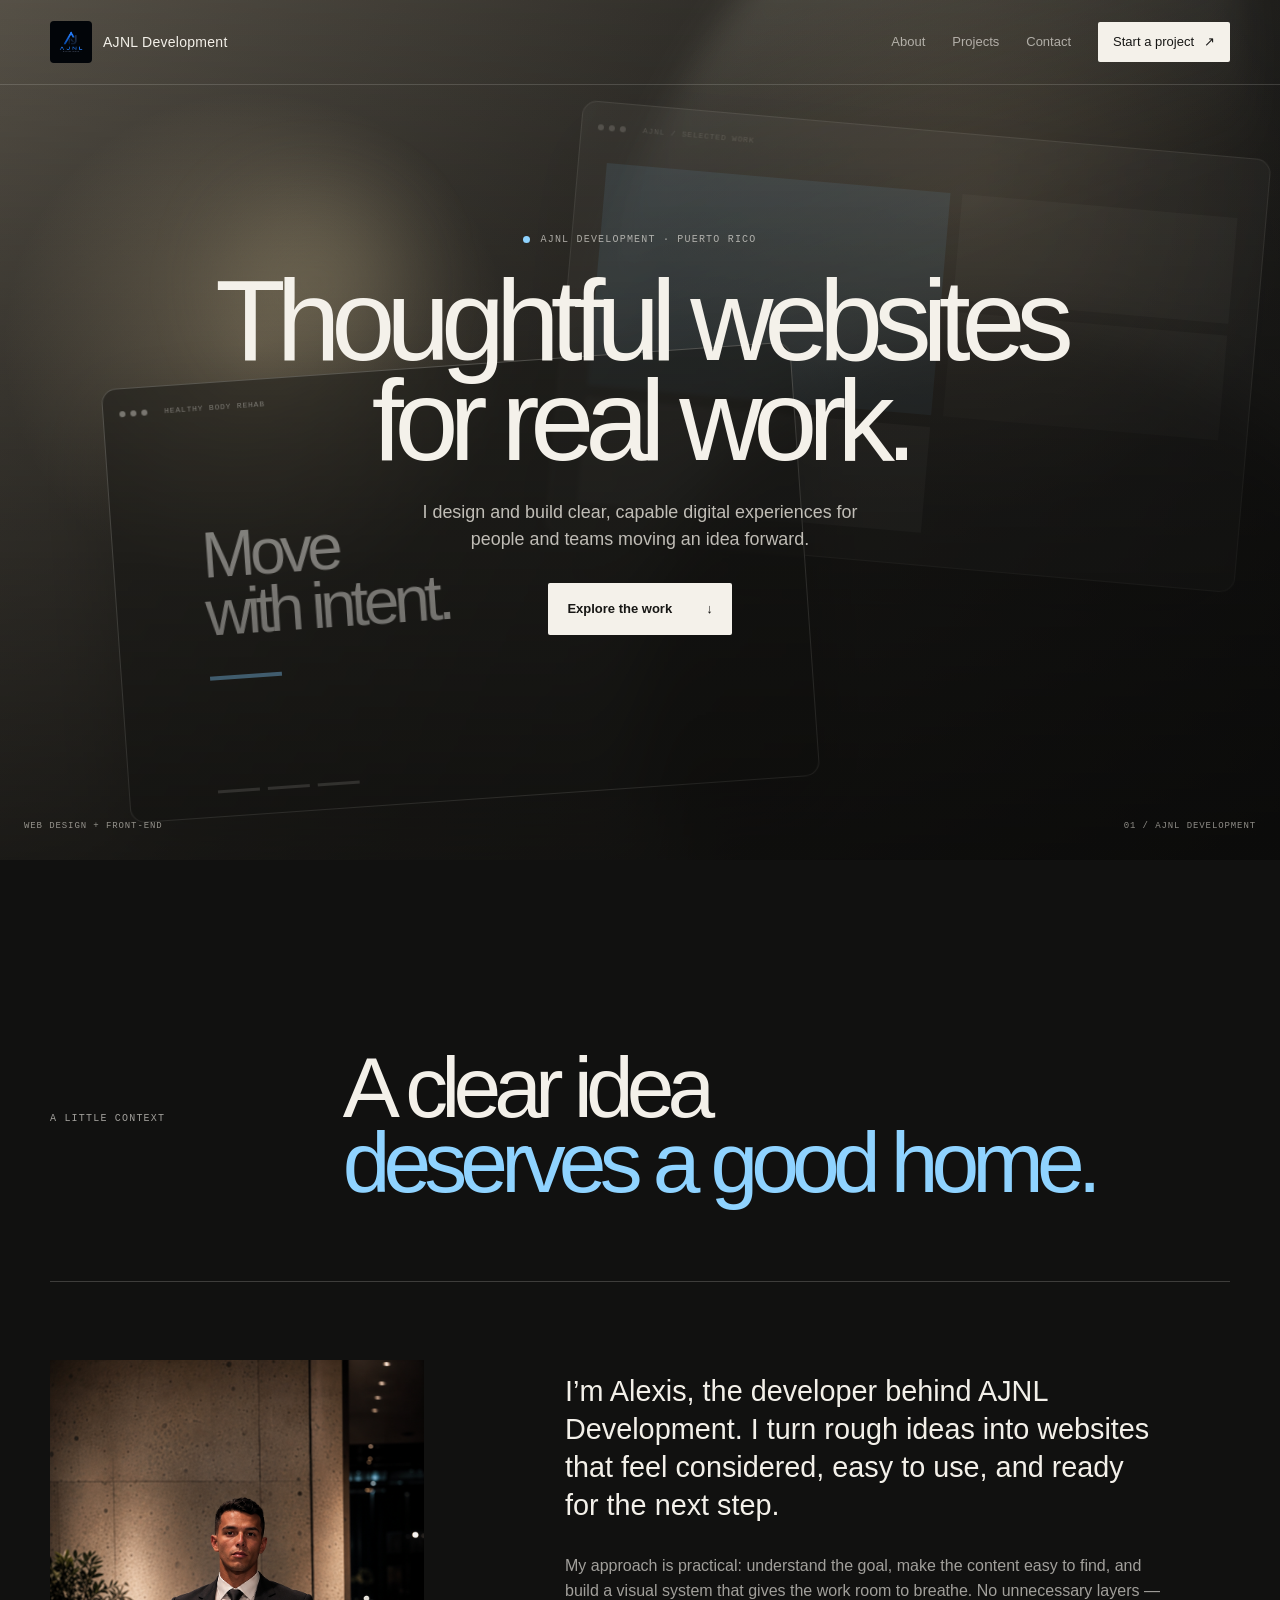
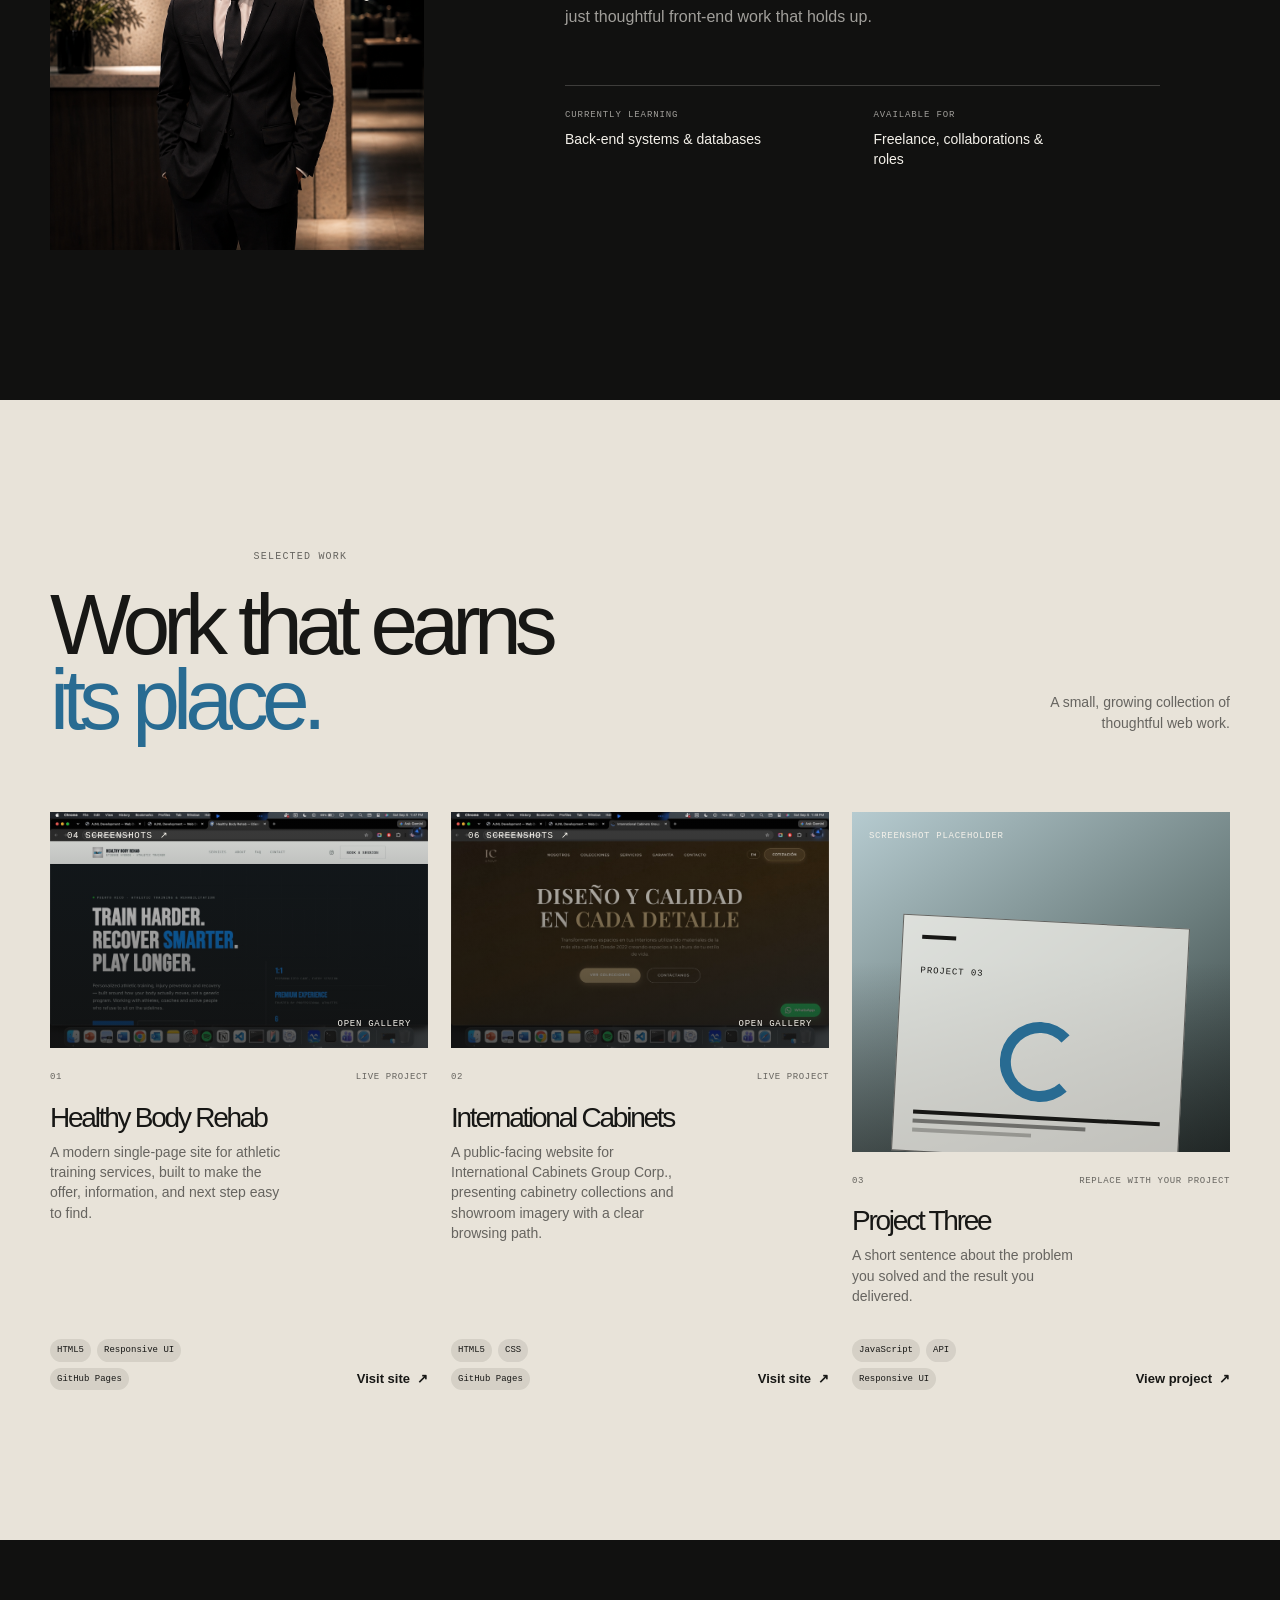
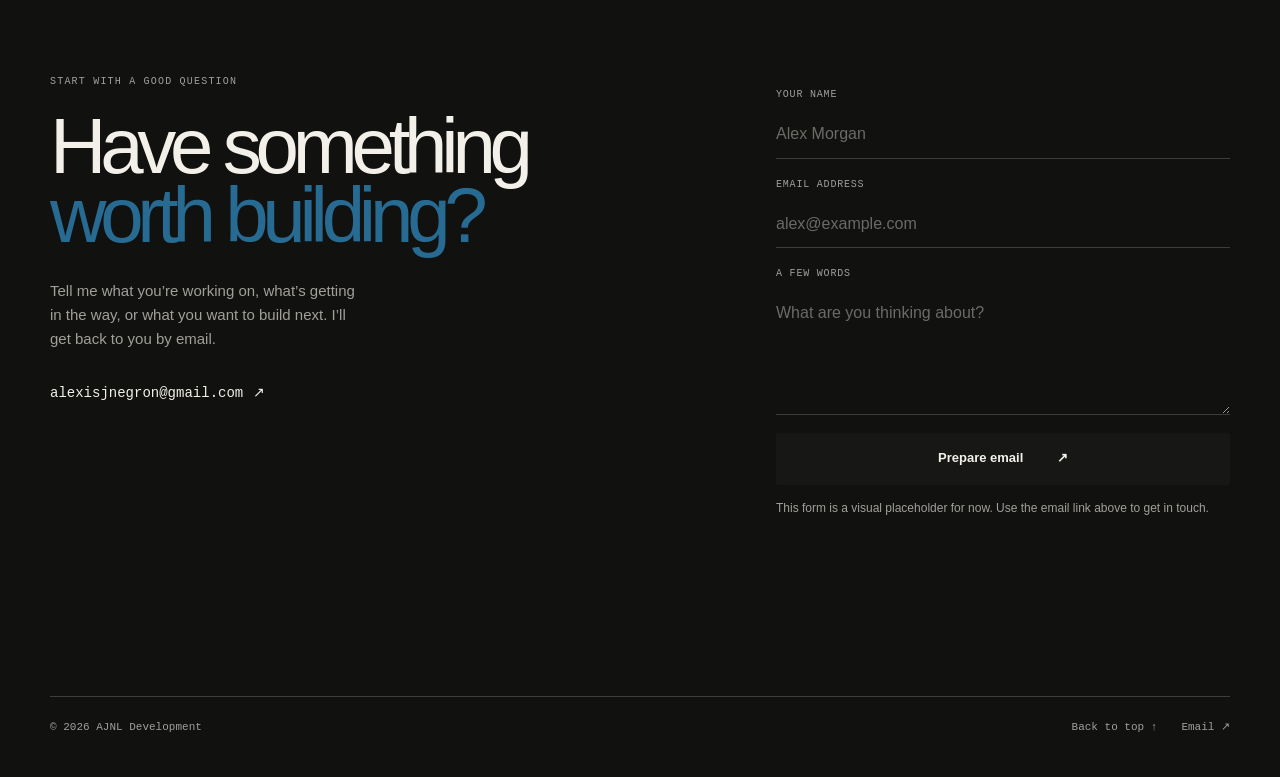
==== index.html @ 1c2d0bde "Initial AJNL Development site" ====
<!doctype html>
<html lang="en">
  <head>
    <meta charset="UTF-8" />
    <meta name="viewport" content="width=device-width, initial-scale=1.0" />
    <meta
      name="description"
      content="AJNL Development — a web development portfolio for thoughtful, dependable digital work."
    />
    <title>AJNL Development — Web Developer</title>
    <link rel="stylesheet" href="styles.css" />
    <script src="script.js" defer></script>
  </head>
  <body>
    <a class="skip-link" href="#main-content">Skip to content</a>

    <header class="site-header" id="top">
      <div class="container header-inner">
        <a class="brand" href="#top" aria-label="AJNL Development home">
          <img class="brand-logo" src="assets/images/ajnl_logo.png" alt="" aria-hidden="true" />
          <span class="brand-name">AJNL Development</span>
        </a>

        <button
          class="menu-toggle"
          type="button"
          aria-expanded="false"
          aria-controls="primary-nav"
        >
          <span class="menu-toggle-label">Menu</span>
          <span class="menu-toggle-icon" aria-hidden="true"><i></i><i></i></span>
        </button>

        <nav class="primary-nav" id="primary-nav" aria-label="Primary navigation">
          <a href="#about">About</a>
          <a href="#projects">Projects</a>
          <a href="#contact">Contact</a>
          <a class="nav-cta" href="onboarding.html">Start a project <span aria-hidden="true">↗</span></a>
        </nav>
      </div>
    </header>

    <main id="main-content">
      <section class="hero" aria-labelledby="hero-title">
        <div class="hero-stage" aria-label="Decorative preview of AJNL Development work">
          <div class="hero-art" aria-hidden="true">
            <div class="hero-art-glow"></div>
            <div class="hero-browser browser-back">
              <div class="browser-topline"><i></i><i></i><i></i><span>AJNL / SELECTED WORK</span></div>
              <div class="browser-grid"><b></b><b></b><b></b><b></b></div>
            </div>
            <div class="hero-browser browser-front">
              <div class="browser-topline"><i></i><i></i><i></i><span>HEALTHY BODY REHAB</span></div>
              <div class="browser-copy"><strong>Move<br />with intent.</strong><span></span></div>
              <div class="browser-footer"><i></i><i></i><i></i></div>
            </div>
          </div>
          <div class="hero-wash"></div>
          <div class="hero-content container reveal" data-reveal="load">
            <p class="eyebrow"><span class="eyebrow-dot" aria-hidden="true"></span> AJNL Development · Puerto Rico</p>
            <h1 id="hero-title">Thoughtful websites<br />for real work.</h1>
            <p class="hero-intro">
              I design and build clear, capable digital experiences for people and teams moving an idea forward.
            </p>
            <a class="button button-primary" href="#projects">Explore the work <span aria-hidden="true">↓</span></a>
          </div>
          <div class="hero-label hero-label-left">Web design + front-end</div>
          <div class="hero-label hero-label-right">01 / AJNL Development</div>
        </div>
      </section>

      <section class="about section container" id="about" aria-labelledby="about-title">
        <div class="section-heading reveal" data-reveal data-reveal-delay="80">
          <p class="eyebrow">A little context</p>
          <h2 id="about-title">A clear idea<br /><span>deserves a good home.</span></h2>
        </div>

        <div class="about-layout">
          <div class="portrait-placeholder reveal" data-reveal data-reveal-delay="130">
            <img
              class="portrait-image"
              src="assets/images/alexis-portrait.png"
              alt="Alexis Negrón in a black suit"
              loading="lazy"
              decoding="async"
            />
          </div>

          <div class="about-copy reveal" data-reveal data-reveal-delay="210">
            <p class="lead">
              I’m Alexis, the developer behind AJNL Development. I turn rough ideas into websites that feel considered, easy to use, and ready for the next step.
            </p>
            <p>
              My approach is practical: understand the goal, make the content easy to find, and build a visual system that gives the work room to breathe. No unnecessary layers — just thoughtful front-end work that holds up.
            </p>
            <div class="about-details">
              <div>
                <span class="detail-label">Currently learning</span>
                <strong>Back-end systems &amp; databases</strong>
              </div>
              <div>
                <span class="detail-label">Available for</span>
                <strong>Freelance, collaborations &amp; roles</strong>
              </div>
            </div>
          </div>
        </div>
      </section>

      <section class="projects section" id="projects" aria-labelledby="projects-title">
        <div class="container">
          <div class="projects-heading reveal" data-reveal>
            <div>
              <p class="eyebrow">Selected work</p>
              <h2 id="projects-title">Work that earns<br /><span>its place.</span></h2>
            </div>
            <p class="section-note">A small, growing collection of thoughtful web work.</p>
          </div>

          <div class="project-grid">
            <article class="project-card project-card-featured reveal" data-reveal data-reveal-delay="80">
              <button
                class="project-visual project-visual-image gallery-trigger"
                type="button"
                data-gallery="healthybody"
                aria-haspopup="dialog"
                aria-controls="gallery-modal"
              >
                <img
                  src="assets/images/healthybody/healthybody-01.jpg"
                  alt="Healthy Body Rehab homepage screenshot"
                  loading="lazy"
                  decoding="async"
                />
                <span class="visual-label">04 screenshots <span aria-hidden="true">↗</span></span>
                <span class="visual-hint">Open gallery</span>
              </button>
              <div class="project-info">
                <div class="project-meta"><span>01</span><span>Live project</span></div>
                <h3>Healthy Body Rehab</h3>
                <p>A modern single-page site for athletic training services, built to make the offer, information, and next step easy to find.</p>
                <div class="project-footer">
                  <ul class="tech-list" aria-label="Technologies used">
                    <li>HTML5</li><li>Responsive UI</li><li>GitHub Pages</li>
                  </ul>
                  <a class="project-link" href="https://www.healthybodyrehab.com" target="_blank" rel="noreferrer">Visit site <span aria-hidden="true">↗</span></a>
                </div>
              </div>
            </article>

            <article class="project-card project-card-dark reveal" data-reveal data-reveal-delay="160">
              <button
                class="project-visual project-visual-image gallery-trigger"
                type="button"
                data-gallery="icg"
                aria-haspopup="dialog"
                aria-controls="gallery-modal"
              >
                <img
                  src="assets/images/icg/icg-01.jpg"
                  alt="International Cabinets Group Corp. homepage screenshot"
                  loading="lazy"
                  decoding="async"
                />
                <span class="visual-label">06 screenshots <span aria-hidden="true">↗</span></span>
                <span class="visual-hint">Open gallery</span>
              </button>
              <div class="project-info">
                <div class="project-meta"><span>02</span><span>Live project</span></div>
                <h3>International Cabinets</h3>
                <p>A public-facing website for International Cabinets Group Corp., presenting cabinetry collections and showroom imagery with a clear browsing path.</p>
                <div class="project-footer">
                  <ul class="tech-list" aria-label="Technologies used">
                    <li>HTML5</li><li>CSS</li><li>GitHub Pages</li>
                  </ul>
                  <a class="project-link" href="https://internationalcabinetsgc.com/" target="_blank" rel="noreferrer">Visit site <span aria-hidden="true">↗</span></a>
                </div>
              </div>
            </article>

            <article class="project-card project-card-outline reveal" data-reveal data-reveal-delay="240">
              <div class="project-visual project-visual-sky" role="img" aria-label="Screenshot placeholder for Project 03">
                <span class="visual-label">Screenshot placeholder</span>
                <div class="mock-window mock-window-outline" aria-hidden="true">
                  <span class="mock-window-bar"></span>
                  <span class="mock-window-title">PROJECT 03</span>
                  <span class="mock-window-ring"></span>
                  <span class="mock-window-stacked-lines"><i></i><i></i><i></i></span>
                </div>
              </div>
              <div class="project-info">
                <div class="project-meta"><span>03</span><span>Replace with your project</span></div>
                <h3>Project Three</h3>
                <p>A short sentence about the problem you solved and the result you delivered.</p>
                <div class="project-footer">
                  <ul class="tech-list" aria-label="Technologies used">
                    <li>JavaScript</li><li>API</li><li>Responsive UI</li>
                  </ul>
                  <a class="project-link placeholder-link" href="#contact" data-project="Project Three">View project <span aria-hidden="true">↗</span></a>
                </div>
              </div>
            </article>
          </div>
        </div>
      </section>

      <section class="contact section" id="contact" aria-labelledby="contact-title">
        <div class="contact-panel reveal" data-reveal>
          <div class="contact-copy reveal" data-reveal data-reveal-delay="100">
            <p class="eyebrow">Start with a good question</p>
            <h2 id="contact-title">Have something<br /><span>worth building?</span></h2>
            <p>
              Tell me what you’re working on, what’s getting in the way, or what you want to
              build next. I’ll get back to you by email.
            </p>
            <a class="email-link" href="mailto:alexisjnegron@gmail.com">alexisjnegron@gmail.com <span aria-hidden="true">↗</span></a>
          </div>

          <!-- Add the Formspree endpoint to this form's action when automatic delivery is ready. -->
          <form class="contact-form reveal" id="contact-form" data-reveal data-reveal-delay="180">
            <div class="form-field">
              <label for="name">Your name</label>
              <input id="name" name="name" type="text" autocomplete="name" placeholder="Alex Morgan" required />
            </div>
            <div class="form-field">
              <label for="email">Email address</label>
              <input id="email" name="email" type="email" autocomplete="email" placeholder="alex@example.com" required />
            </div>
            <div class="form-field">
              <label for="message">A few words</label>
              <textarea id="message" name="message" rows="4" placeholder="What are you thinking about?" required></textarea>
            </div>
            <button class="button button-light" type="submit">Prepare email <span aria-hidden="true">↗</span></button>
            <p class="form-note">This form is a visual placeholder for now. Use the email link above to get in touch.</p>
            <p class="form-status" id="form-status" role="status" aria-live="polite"></p>
          </form>
        </div>
      </section>
    </main>

    <footer class="site-footer">
      <div class="container footer-inner">
        <p>© <span id="current-year">2026</span> AJNL Development</p>
        <div class="footer-links">
          <a href="#top">Back to top <span aria-hidden="true">↑</span></a>
          <a href="mailto:alexisjnegron@gmail.com">Email <span aria-hidden="true">↗</span></a>
        </div>
      </div>
    </footer>

    <div
      class="gallery-modal"
      id="gallery-modal"
      role="dialog"
      aria-modal="true"
      aria-labelledby="gallery-title"
      aria-describedby="gallery-status"
      hidden
    >
      <div class="gallery-backdrop" data-gallery-close></div>
      <div class="gallery-shell">
        <div class="gallery-header">
          <div>
            <p class="eyebrow">Project gallery</p>
            <h2 id="gallery-title">Project screenshots</h2>
          </div>
          <div class="gallery-actions">
            <button class="gallery-control" id="gallery-fullscreen" type="button" aria-label="Enter fullscreen">
              <span aria-hidden="true">⛶</span>
              <span class="gallery-control-text">Fullscreen</span>
            </button>
            <button class="gallery-control gallery-close" id="gallery-close" type="button" aria-label="Close gallery">
              <span aria-hidden="true">×</span>
            </button>
          </div>
        </div>

        <div class="gallery-stage">
          <button class="gallery-arrow" id="gallery-prev" type="button" aria-label="Previous screenshot">←</button>
          <figure class="gallery-figure">
            <div class="gallery-image-frame">
              <img id="gallery-image" alt="" decoding="async" />
            </div>
            <figcaption>
              <span id="gallery-caption"></span>
              <span id="gallery-counter"></span>
            </figcaption>
          </figure>
          <button class="gallery-arrow" id="gallery-next" type="button" aria-label="Next screenshot">→</button>
        </div>

        <div class="gallery-footer">
          <p class="visually-hidden" id="gallery-status" role="status" aria-live="polite"></p>
          <div class="gallery-thumbnails" id="gallery-thumbnails" aria-label="Choose a screenshot"></div>
          <p class="gallery-instructions">Use ← → to browse · Esc to close · Swipe on touch</p>
        </div>
      </div>
    </div>

    <div class="toast" id="toast" role="status" aria-live="polite"></div>
  </body>
</html>
---- styles.css ----
:root {
  --night: #111110;
  --night-soft: #1b1b19;
  --text: #f3f0e9;
  --muted: rgba(243, 240, 233, 0.64);
  --paper: #e8e3d9;
  --paper-soft: #f4f1ea;
  --dark-text: #171715;
  --dark-muted: rgba(23, 23, 21, 0.62);
  --line: rgba(243, 240, 233, 0.2);
  --dark-line: rgba(23, 23, 21, 0.18);
  --accent: #8fd3ff;
  --accent-deep: #286b92;
  --accent-deeper: #1d4f6d;
  --warm: #bf9675;
  --sky: #a6c0c4;
  --display: "Helvetica Neue", Arial, sans-serif;
  --body: -apple-system, BlinkMacSystemFont, "Segoe UI", sans-serif;
  --mono: "Courier New", Courier, monospace;
  --container: 1180px;
  --reveal-distance: 26px;
  --reveal-duration: 700ms;
}

* {
  box-sizing: border-box;
}

html {
  scroll-behavior: smooth;
  scroll-padding-top: 100px;
}

section[id] {
  scroll-margin-top: 100px;
}

body {
  margin: 0;
  color: var(--text);
  background: var(--night);
  font-family: var(--body);
  font-size: 16px;
  line-height: 1.6;
  -webkit-font-smoothing: antialiased;
}

body::selection {
  color: var(--night);
  background: var(--accent);
}

a {
  color: inherit;
}

button,
input,
textarea {
  font: inherit;
}

button,
a {
  -webkit-tap-highlight-color: transparent;
}

button:focus-visible,
a:focus-visible,
input:focus-visible,
textarea:focus-visible {
  outline: 2px solid var(--accent);
  outline-offset: 4px;
}

.skip-link {
  position: fixed;
  z-index: 20;
  top: 12px;
  left: 16px;
  padding: 10px 14px;
  color: var(--night);
  background: var(--accent);
  transform: translateY(-160%);
}

.skip-link:focus {
  transform: translateY(0);
}

.container {
  width: min(calc(100% - 48px), var(--container));
  margin: 0 auto;
}

.site-header {
  position: fixed;
  top: 0;
  right: 0;
  left: 0;
  z-index: 10;
  border-bottom: 1px solid rgba(243, 240, 233, 0.16);
  background: transparent;
  transition: background 220ms ease, border-color 220ms ease, backdrop-filter 220ms ease;
}

.site-header.is-scrolled {
  background: rgba(17, 17, 16, 0.78);
  border-bottom-color: rgba(243, 240, 233, 0.1);
  backdrop-filter: blur(16px) saturate(115%);
}

.header-inner {
  display: flex;
  align-items: center;
  justify-content: space-between;
  min-height: 84px;
}

.brand {
  display: inline-flex;
  align-items: center;
  gap: 11px;
  color: var(--text);
  text-decoration: none;
}

.brand-logo {
  display: block;
  width: 42px;
  height: 42px;
  flex: 0 0 auto;
  object-fit: contain;
  border-radius: 4px;
}

.brand-name {
  font-family: var(--display);
  font-size: 14px;
  font-weight: 500;
  letter-spacing: 0.02em;
}

.primary-nav {
  display: flex;
  align-items: center;
  gap: 27px;
  color: var(--muted);
  font-size: 13px;
}

.primary-nav a,
.text-link,
.project-link,
.email-link,
.footer-links a {
  text-decoration: none;
}

.primary-nav a:not(.nav-cta):hover,
.footer-links a:hover,
.text-link:hover,
.email-link:hover {
  color: var(--accent);
}

.project-link:hover {
  color: var(--accent-deep);
}

.nav-cta {
  display: inline-flex;
  align-items: center;
  gap: 10px;
  padding: 10px 15px;
  color: var(--dark-text);
  background: var(--paper-soft);
  border-radius: 2px;
  transition: color 180ms ease, background 180ms ease, transform 180ms ease;
}

.nav-cta:hover {
  color: var(--dark-text);
  background: var(--accent);
  transform: translateY(-2px);
}

.menu-toggle {
  display: none;
}

.hero {
  min-height: 100vh;
}

.hero-stage {
  position: relative;
  display: grid;
  min-height: min(860px, 100vh);
  overflow: hidden;
  background: #302e29;
  isolation: isolate;
  place-items: center;
}

.hero-art {
  position: absolute;
  inset: 0;
  overflow: hidden;
  background:
    radial-gradient(circle at 20% 40%, rgba(210, 189, 148, 0.5), transparent 22%),
    radial-gradient(circle at 76% 23%, rgba(153, 131, 99, 0.28), transparent 27%),
    linear-gradient(115deg, #5f594e 0%, #312f2a 47%, #151514 100%);
}

.hero-art::before,
.hero-art::after {
  position: absolute;
  content: "";
}

.hero-art::before {
  top: -28%;
  right: 6%;
  width: 48vw;
  height: 92vw;
  background: linear-gradient(140deg, rgba(255, 248, 224, 0.25), transparent 45%);
  border-radius: 50%;
  filter: blur(16px);
  transform: rotate(21deg);
}

.hero-art::after {
  right: -8%;
  bottom: -24%;
  width: 58vw;
  height: 58vw;
  background: rgba(0, 0, 0, 0.28);
  border-radius: 50%;
  filter: blur(30px);
}

.hero-art-glow {
  position: absolute;
  top: 23%;
  left: 18%;
  width: 170px;
  height: 170px;
  background: rgba(224, 207, 165, 0.24);
  border-radius: 50%;
  filter: blur(40px);
}

.hero-browser {
  position: absolute;
  overflow: hidden;
  width: min(54vw, 710px);
  height: min(34vw, 450px);
  min-height: 260px;
  padding: 16px;
  background: rgba(245, 241, 232, 0.12);
  border: 1px solid rgba(245, 241, 232, 0.38);
  border-radius: 15px;
  box-shadow: 0 26px 80px rgba(0, 0, 0, 0.2);
  backdrop-filter: blur(2px);
}

.browser-back {
  top: 15%;
  right: 2%;
  opacity: 0.32;
  transform: rotate(5deg);
}

.browser-front {
  bottom: 7%;
  left: 9%;
  background: rgba(32, 31, 28, 0.52);
  transform: rotate(-4deg);
}

.browser-topline {
  display: flex;
  align-items: center;
  gap: 5px;
  height: 18px;
  color: rgba(245, 241, 232, 0.72);
  font-family: var(--mono);
  font-size: 8px;
  letter-spacing: 0.1em;
  text-transform: uppercase;
}

.browser-topline i {
  display: block;
  width: 6px;
  height: 6px;
  background: rgba(245, 241, 232, 0.72);
  border-radius: 50%;
}

.browser-topline span {
  margin-left: 12px;
}

.browser-grid {
  display: grid;
  grid-template-columns: 1.25fr 1fr;
  gap: 12px;
  height: calc(100% - 22px);
  padding: 26px 12px 12px;
}

.browser-grid b {
  display: block;
  min-height: 60px;
  background: rgba(245, 241, 232, 0.15);
}

.browser-grid b:nth-child(1) {
  grid-row: span 2;
  background: rgba(143, 211, 255, 0.42);
}

.browser-grid b:nth-child(4) {
  background: rgba(245, 241, 232, 0.28);
}

.browser-copy {
  display: flex;
  flex-direction: column;
  justify-content: center;
  height: calc(100% - 28px);
  padding: 24px 11%;
}

.browser-copy strong {
  color: var(--paper-soft);
  font-family: var(--display);
  font-size: clamp(2.3rem, 5vw, 4.8rem);
  font-weight: 400;
  letter-spacing: -0.08em;
  line-height: 0.9;
}

.browser-copy span {
  display: block;
  width: 72px;
  height: 4px;
  margin-top: 34px;
  background: var(--accent);
}

.browser-footer {
  display: flex;
  gap: 8px;
  padding: 0 11%;
}

.browser-footer i {
  display: block;
  width: 42px;
  height: 3px;
  background: rgba(245, 241, 232, 0.43);
}

.hero-wash {
  position: absolute;
  inset: 0;
  z-index: 1;
  background: linear-gradient(180deg, rgba(10, 10, 9, 0.1), rgba(10, 10, 9, 0.48) 60%, rgba(10, 10, 9, 0.72));
}

.hero-content {
  position: relative;
  z-index: 2;
  padding-top: 148px;
  padding-bottom: 140px;
  text-align: center;
}

.eyebrow {
  display: flex;
  align-items: center;
  justify-content: center;
  gap: 10px;
  margin: 0 0 24px;
  color: var(--muted);
  font-family: var(--mono);
  font-size: 10px;
  letter-spacing: 0.12em;
  line-height: 1.3;
  text-transform: uppercase;
}

.eyebrow-dot {
  width: 7px;
  height: 7px;
  background: var(--accent);
  border-radius: 50%;
}

h1,
h2,
h3,
p {
  margin-top: 0;
}

h1,
h2,
h3 {
  font-family: var(--display);
  letter-spacing: -0.08em;
}

h1 {
  max-width: 920px;
  margin: 0 auto 29px;
  color: var(--paper-soft);
  font-size: clamp(4rem, 9vw, 8.5rem);
  font-weight: 400;
  line-height: 0.87;
}

h2 {
  margin-bottom: 0;
  font-size: clamp(3.1rem, 6.7vw, 6.8rem);
  font-weight: 400;
  line-height: 0.88;
}

h2 span {
  color: var(--accent);
}

html.js .reveal {
  opacity: 0;
  transform: translateY(var(--reveal-distance));
  transition: opacity var(--reveal-duration) cubic-bezier(0.22, 1, 0.36, 1), transform var(--reveal-duration) cubic-bezier(0.22, 1, 0.36, 1);
  transition-delay: var(--reveal-delay, 0ms);
  will-change: opacity, transform;
}

html.js .reveal.is-visible {
  opacity: 1;
  transform: translateY(0);
}

.hero-intro {
  max-width: 445px;
  margin: 0 auto 30px;
  color: rgba(245, 241, 232, 0.76);
  font-size: clamp(1rem, 1.4vw, 1.15rem);
  line-height: 1.5;
}

.button {
  display: inline-flex;
  align-items: center;
  justify-content: center;
  gap: 34px;
  min-height: 52px;
  padding: 14px 18px;
  border: 1px solid transparent;
  border-radius: 2px;
  cursor: pointer;
  font-size: 13px;
  font-weight: 600;
  text-decoration: none;
  transition: background 180ms ease, color 180ms ease, transform 180ms ease;
}

.button:hover {
  transform: translateY(-2px);
}

.button[hidden] {
  display: none;
}

.button-primary {
  color: var(--dark-text);
  background: var(--paper-soft);
}

.button-primary:hover {
  color: var(--dark-text);
  background: var(--accent);
}

.hero-label {
  position: absolute;
  z-index: 2;
  bottom: 27px;
  color: rgba(245, 241, 232, 0.56);
  font-family: var(--mono);
  font-size: 9px;
  letter-spacing: 0.1em;
  text-transform: uppercase;
}

.hero-label-left {
  left: 24px;
}

.hero-label-right {
  right: 24px;
}

.section {
  padding-top: 150px;
  padding-bottom: 150px;
}

.about {
  background: var(--night);
}

.section-heading {
  display: grid;
  grid-template-columns: 0.45fr 1.55fr;
  gap: 35px;
  padding-bottom: 80px;
  border-bottom: 1px solid var(--line);
}

.section-heading .eyebrow,
.section-heading h2 {
  text-align: left;
}

.section-heading .eyebrow {
  justify-content: flex-start;
  margin-top: 10px;
}

.about-layout {
  display: grid;
  grid-template-columns: minmax(280px, 0.72fr) minmax(0, 1.28fr);
  gap: clamp(55px, 11vw, 170px);
  padding-top: 78px;
  align-items: start;
}

.portrait-placeholder {
  position: relative;
  min-height: 490px;
  overflow: hidden;
  background:
    linear-gradient(155deg, rgba(255, 245, 224, 0.55), transparent 36%),
    linear-gradient(135deg, #97785f, #3e3a35 73%);
}

.portrait-image {
  position: absolute;
  inset: 0;
  display: block;
  width: 100%;
  height: 100%;
  object-fit: cover;
  object-position: center 31%;
}

.about-copy {
  max-width: 595px;
  padding-top: 12px;
}

.about-copy p {
  color: var(--muted);
}

.about-copy .lead {
  color: var(--text);
  font-size: clamp(1.25rem, 2.25vw, 1.8rem);
  line-height: 1.32;
}

.about-details {
  display: grid;
  grid-template-columns: repeat(2, minmax(0, 1fr));
  gap: 22px;
  margin-top: 55px;
  padding-top: 22px;
  border-top: 1px solid var(--line);
}

.about-details div {
  display: flex;
  flex-direction: column;
  gap: 8px;
}

.detail-label {
  color: var(--muted);
  font-family: var(--mono);
  font-size: 9px;
  letter-spacing: 0.1em;
  text-transform: uppercase;
}

.about-details strong {
  max-width: 200px;
  color: var(--text);
  font-size: 14px;
  font-weight: 500;
  line-height: 1.4;
}

.projects {
  color: var(--dark-text);
  background: var(--paper);
}

.projects .eyebrow,
.projects .section-note {
  color: var(--dark-muted);
}

.projects h2 span {
  color: var(--accent-deep);
}

.projects-heading {
  display: flex;
  align-items: end;
  justify-content: space-between;
  gap: 36px;
  margin-bottom: 74px;
}

.section-note {
  max-width: 210px;
  margin-bottom: 5px;
  font-size: 14px;
  line-height: 1.45;
  text-align: right;
}

.project-grid {
  display: grid;
  grid-template-columns: repeat(3, minmax(0, 1fr));
  gap: 23px;
}

.project-card {
  display: flex;
  flex-direction: column;
  min-width: 0;
  background: transparent;
}

.project-visual {
  position: relative;
  min-height: 340px;
  overflow: hidden;
}

.project-visual-sunrise {
  background: linear-gradient(145deg, #b48763 0%, #665e54 55%, #272725 100%);
}

.project-visual-mint {
  background: linear-gradient(145deg, #b2d8e8, #557895 56%, #1c3140);
}

.project-visual-sky {
  background: linear-gradient(145deg, #b6cbd0, #6c7e7e 56%, #2e3938);
}

.project-visual::after {
  position: absolute;
  inset: 0;
  background: linear-gradient(180deg, transparent 44%, rgba(17, 17, 16, 0.46));
  content: "";
}

.visual-label {
  position: absolute;
  top: 17px;
  left: 17px;
  z-index: 2;
  color: var(--paper-soft);
  font-family: var(--mono);
  font-size: 9px;
  letter-spacing: 0.08em;
  text-transform: uppercase;
}

.mock-window {
  position: absolute;
  right: 12%;
  bottom: -2px;
  left: 12%;
  z-index: 1;
  min-height: 225px;
  padding: 19px;
  background: rgba(244, 241, 234, 0.83);
  box-shadow: 0 22px 40px rgba(17, 17, 16, 0.2);
  transform: rotate(-3deg);
}

.mock-window-bar {
  display: block;
  width: 34px;
  height: 4px;
  margin-bottom: 25px;
  background: var(--dark-text);
}

.mock-window-title {
  display: block;
  margin-bottom: 29px;
  color: var(--dark-text);
  font-family: var(--mono);
  font-size: 9px;
  letter-spacing: 0.1em;
}

.mock-window-line {
  display: block;
  height: 10px;
  margin-bottom: 9px;
  background: var(--dark-text);
}

.line-long { width: 74%; }
.line-short { width: 42%; opacity: 0.36; }

.mock-window-block {
  display: block;
  width: 100%;
  height: 67px;
  margin-top: 22px;
  background: var(--accent);
}

.mock-window-dark {
  background: rgba(24, 37, 50, 0.86);
}

.mock-window-dark .mock-window-bar,
.mock-window-dark .mock-window-title {
  background: var(--paper-soft);
  color: var(--paper-soft);
}

.mock-window-pill {
  display: block;
  width: 76px;
  height: 24px;
  margin: 34px 0 22px;
  background: var(--accent);
  border-radius: 1px;
}

.mock-window-columns {
  display: flex;
  gap: 7px;
}

.mock-window-columns i {
  display: block;
  width: 25%;
  height: 62px;
  background: rgba(244, 241, 234, 0.22);
}

.mock-window-outline {
  background: rgba(244, 241, 234, 0.76);
  border: 1px solid rgba(23, 23, 21, 0.62);
  box-shadow: none;
  transform: translateY(4px) rotate(3deg);
}

.mock-window-ring {
  display: block;
  width: 80px;
  height: 80px;
  margin: 38px auto 14px;
  border: 11px solid var(--accent-deep);
  border-right-color: transparent;
  border-radius: 50%;
}

.mock-window-stacked-lines {
  display: flex;
  flex-direction: column;
  gap: 5px;
}

.mock-window-stacked-lines i {
  display: block;
  height: 4px;
  background: var(--dark-text);
}

.mock-window-stacked-lines i:nth-child(2) { width: 70%; opacity: 0.5; }
.mock-window-stacked-lines i:nth-child(3) { width: 48%; opacity: 0.28; }

.project-info {
  display: flex;
  flex: 1;
  flex-direction: column;
  padding: 22px 0 0;
}

.project-meta {
  display: flex;
  justify-content: space-between;
  gap: 12px;
  margin-bottom: 19px;
  color: var(--dark-muted);
  font-family: var(--mono);
  font-size: 9px;
  letter-spacing: 0.07em;
  text-transform: uppercase;
}

.project-info h3 {
  margin-bottom: 10px;
  color: var(--dark-text);
  font-size: 28px;
  font-weight: 500;
  line-height: 1;
}

.project-info p {
  max-width: 31ch;
  margin-bottom: 23px;
  color: var(--dark-muted);
  font-size: 14px;
  line-height: 1.45;
}

.project-footer {
  display: flex;
  flex-wrap: wrap;
  align-items: end;
  justify-content: space-between;
  gap: 20px;
  margin-top: auto;
  padding-top: 10px;
}

.tech-list {
  display: flex;
  flex-wrap: wrap;
  gap: 6px;
  max-width: 160px;
  padding: 0;
  margin: 0;
  list-style: none;
}

.tech-list li {
  padding: 4px 7px;
  color: var(--dark-text);
  background: rgba(23, 23, 21, 0.09);
  border-radius: 999px;
  font-family: var(--mono);
  font-size: 9px;
}

.project-link {
  display: inline-flex;
  gap: 7px;
  color: var(--dark-text);
  font-size: 13px;
  font-weight: 600;
  white-space: nowrap;
}

.project-link:focus-visible {
  color: var(--accent-deep);
  outline-color: var(--accent-deep);
}

.project-link:active {
  color: var(--accent-deeper);
}

.contact {
  padding-top: 0;
  padding-bottom: 0;
  color: var(--text);
  background: var(--night);
}

.contact-panel {
  display: grid;
  grid-template-columns: minmax(0, 1fr) minmax(300px, 0.76fr);
  gap: clamp(48px, 10vw, 140px);
  padding: 135px max(24px, calc((100vw - var(--container)) / 2));
  background: var(--night);
}

.contact-copy .eyebrow {
  justify-content: flex-start;
  color: var(--muted);
  text-align: left;
}

.contact-copy h2 {
  margin-bottom: 30px;
  font-size: clamp(3.2rem, 6.1vw, 6rem);
}

.contact-copy h2 span {
  color: var(--accent-deep);
}

.contact-copy p:not(.eyebrow) {
  max-width: 37ch;
  margin-bottom: 28px;
  color: var(--muted);
  font-size: 15px;
}

.email-link {
  display: inline-flex;
  align-items: center;
  gap: 10px;
  color: var(--text);
  font-family: var(--mono);
  font-size: 14px;
}

.contact-form {
  display: flex;
  flex-direction: column;
  gap: 18px;
  padding-top: 12px;
}

.form-field {
  display: flex;
  flex-direction: column;
  gap: 7px;
}

.form-field label {
  color: var(--muted);
  font-family: var(--mono);
  font-size: 10px;
  letter-spacing: 0.08em;
  text-transform: uppercase;
}

.form-field input,
.form-field textarea {
  width: 100%;
  padding: 11px 0;
  color: var(--text);
  background: transparent;
  border: 0;
  border-bottom: 1px solid var(--line);
  border-radius: 0;
  outline: none;
  resize: vertical;
}

.form-field textarea {
  min-height: 92px;
}

.form-field input::placeholder,
.form-field textarea::placeholder {
  color: rgba(243, 240, 233, 0.4);
}

.form-field input:focus,
.form-field textarea:focus {
  border-color: var(--accent-deep);
}

.button-light {
  color: var(--paper-soft);
  background: var(--dark-text);
}

.button-light:hover {
  color: var(--dark-text);
  background: var(--accent);
}

.form-note,
.form-status {
  margin: -3px 0 0;
  color: var(--muted);
  font-size: 12px;
  line-height: 1.4;
}

.form-status {
  color: var(--accent-deep);
}

.site-footer {
  padding: 30px 0 40px;
  color: var(--muted);
  background: var(--night);
}

.footer-inner {
  display: flex;
  justify-content: space-between;
  gap: 24px;
  padding-top: 22px;
  border-top: 1px solid var(--line);
  font-family: var(--mono);
  font-size: 11px;
}

.footer-inner p {
  margin: 0;
}

.footer-links {
  display: flex;
  gap: 24px;
}

.toast {
  position: fixed;
  right: 20px;
  bottom: 20px;
  z-index: 10;
  max-width: 300px;
  padding: 12px 14px;
  color: var(--paper-soft);
  background: var(--night-soft);
  border: 1px solid var(--line);
  border-radius: 2px;
  box-shadow: 0 12px 30px rgba(17, 17, 16, 0.25);
  font-size: 13px;
  opacity: 0;
  pointer-events: none;
  transform: translateY(10px);
  transition: opacity 180ms ease, transform 180ms ease;
}

.toast.is-visible {
  opacity: 1;
  transform: translateY(0);
}

.visually-hidden {
  position: absolute;
  width: 1px;
  height: 1px;
  padding: 0;
  margin: -1px;
  overflow: hidden;
  clip: rect(0, 0, 0, 0);
  white-space: nowrap;
  border: 0;
}

body.gallery-open {
  overflow: hidden;
}

.project-visual-image {
  display: block;
  width: 100%;
  min-height: 0;
  aspect-ratio: 16 / 10;
  padding: 0;
  color: var(--paper-soft);
  background: var(--night-soft);
  border: 0;
  border-radius: 0;
  cursor: zoom-in;
  text-align: left;
}

.project-visual-image::after {
  background: linear-gradient(180deg, rgba(17, 17, 16, 0.08), rgba(17, 17, 16, 0.72));
  transition: background 220ms ease;
}

.project-visual-image img {
  display: block;
  width: 100%;
  height: 100%;
  object-fit: cover;
  object-position: top center;
  transition: transform 500ms cubic-bezier(0.2, 0.65, 0.25, 1), filter 220ms ease;
}

.project-visual-image:hover img,
.project-visual-image:focus-visible img {
  transform: scale(1.035);
  filter: saturate(1.08);
}

.project-visual-image:hover::after,
.project-visual-image:focus-visible::after {
  background: linear-gradient(180deg, rgba(17, 17, 16, 0.05), rgba(17, 17, 16, 0.6));
}

.project-visual-image:focus-visible {
  outline: 2px solid var(--accent);
  outline-offset: -6px;
}

.visual-label {
  display: inline-flex;
  align-items: center;
  gap: 7px;
}

.visual-hint {
  position: absolute;
  right: 17px;
  bottom: 17px;
  z-index: 2;
  color: var(--paper-soft);
  font-family: var(--mono);
  font-size: 9px;
  letter-spacing: 0.08em;
  text-transform: uppercase;
}

.gallery-modal[hidden] {
  display: none;
}

.gallery-modal {
  position: fixed;
  z-index: 30;
  inset: 0;
  display: grid;
  padding: 24px;
  color: var(--text);
  background: rgba(8, 8, 7, 0.88);
  place-items: center;
  overscroll-behavior: contain;
}

.gallery-backdrop {
  position: absolute;
  inset: 0;
  background: rgba(8, 8, 7, 0.56);
  cursor: zoom-out;
}

.gallery-shell {
  position: relative;
  z-index: 1;
  display: flex;
  width: min(1220px, 100%);
  max-height: calc(100vh - 48px);
  flex-direction: column;
  padding: clamp(18px, 3vw, 30px);
  overflow: hidden;
  background: rgba(20, 20, 18, 0.96);
  border: 1px solid rgba(243, 240, 233, 0.2);
  box-shadow: 0 28px 100px rgba(0, 0, 0, 0.48);
}

.gallery-modal:fullscreen,
.gallery-modal.is-fullscreen-fallback {
  padding: 0;
  background: #080807;
}

.gallery-modal:fullscreen .gallery-shell,
.gallery-modal.is-fullscreen-fallback .gallery-shell {
  width: 100%;
  max-height: none;
  height: 100%;
  border: 0;
}

.gallery-header,
.gallery-actions,
.gallery-footer,
.gallery-figure figcaption {
  display: flex;
  align-items: center;
}

.gallery-header {
  justify-content: space-between;
  gap: 20px;
  padding-bottom: 22px;
}

.gallery-header .eyebrow {
  justify-content: flex-start;
  margin-bottom: 7px;
  color: var(--muted);
}

.gallery-header h2 {
  margin: 0;
  color: var(--text);
  font-size: clamp(1.7rem, 3vw, 2.7rem);
  font-weight: 400;
  line-height: 1;
}

.gallery-actions {
  gap: 8px;
}

.gallery-control,
.gallery-arrow,
.gallery-thumbnail {
  color: var(--text);
  background: transparent;
  border: 1px solid rgba(243, 240, 233, 0.24);
  cursor: pointer;
}

.gallery-control {
  display: inline-flex;
  align-items: center;
  gap: 8px;
  min-height: 40px;
  padding: 8px 12px;
  font-family: var(--mono);
  font-size: 10px;
  letter-spacing: 0.05em;
  text-transform: uppercase;
}

.gallery-control:hover,
.gallery-control:focus-visible,
.gallery-arrow:hover,
.gallery-arrow:focus-visible {
  color: var(--night);
  background: var(--accent);
  border-color: var(--accent);
}

.gallery-control.gallery-close {
  width: 40px;
  justify-content: center;
  padding: 0;
  font-family: var(--body);
  font-size: 24px;
  line-height: 1;
}

.gallery-stage {
  display: grid;
  min-height: 0;
  flex: 1;
  grid-template-columns: auto minmax(0, 1fr) auto;
  align-items: center;
  gap: clamp(12px, 3vw, 34px);
}

.gallery-figure {
  min-width: 0;
  margin: 0;
}

.gallery-image-frame {
  display: grid;
  height: min(61vh, 650px);
  min-height: 220px;
  overflow: hidden;
  background: #090909;
  place-items: center;
}

.gallery-image-frame img {
  display: block;
  width: 100%;
  height: 100%;
  object-fit: contain;
}

.gallery-figure figcaption {
  justify-content: space-between;
  gap: 18px;
  padding-top: 12px;
  color: var(--muted);
  font-family: var(--mono);
  font-size: 10px;
  letter-spacing: 0.06em;
  text-transform: uppercase;
}

.gallery-counter {
  white-space: nowrap;
}

.gallery-arrow {
  display: grid;
  width: 44px;
  height: 44px;
  padding: 0;
  border-radius: 50%;
  font-size: 22px;
  line-height: 1;
  place-items: center;
}

.gallery-footer {
  gap: 20px;
  padding-top: 22px;
}

.gallery-thumbnails {
  display: flex;
  min-width: 0;
  gap: 8px;
  overflow-x: auto;
  scrollbar-width: thin;
}

.gallery-thumbnail {
  flex: 0 0 82px;
  height: 52px;
  padding: 0;
  overflow: hidden;
  opacity: 0.58;
  transition: opacity 180ms ease, border-color 180ms ease, transform 180ms ease;
}

.gallery-thumbnail:hover,
.gallery-thumbnail:focus-visible,
.gallery-thumbnail.is-current {
  opacity: 1;
  border-color: var(--accent);
}

.gallery-thumbnail.is-current {
  transform: translateY(-2px);
}

.gallery-thumbnail img {
  display: block;
  width: 100%;
  height: 100%;
  object-fit: cover;
  object-position: top center;
}

.gallery-instructions {
  flex: 0 0 auto;
  margin: 0 0 0 auto;
  color: rgba(243, 240, 233, 0.46);
  font-family: var(--mono);
  font-size: 9px;
  letter-spacing: 0.05em;
  text-align: right;
  text-transform: uppercase;
}

@media (max-width: 640px) {
  .gallery-modal {
    padding: 12px;
  }

  .gallery-shell {
    max-height: calc(100vh - 24px);
    padding: 16px;
  }

  .gallery-header {
    align-items: flex-start;
    padding-bottom: 16px;
  }

  .gallery-control-text {
    display: none;
  }

  .gallery-control {
    width: 40px;
    justify-content: center;
    padding: 0;
  }

  .gallery-stage {
    grid-template-columns: 36px minmax(0, 1fr) 36px;
    gap: 8px;
  }

  .gallery-image-frame {
    height: min(52vh, 500px);
    min-height: 180px;
  }

  .gallery-arrow {
    width: 36px;
    height: 36px;
    font-size: 18px;
  }

  .gallery-footer {
    display: block;
    padding-top: 16px;
  }

  .gallery-thumbnails {
    margin-bottom: 12px;
  }

  .gallery-instructions {
    text-align: left;
  }
}

@media (prefers-reduced-motion: reduce) {
  .project-visual-image img,
  .gallery-thumbnail {
    transition: none;
  }
}

@media (max-width: 850px) {
  .menu-toggle {
    display: inline-flex;
    align-items: center;
    gap: 9px;
    padding: 10px 0 10px 10px;
    color: var(--text);
    background: transparent;
    border: 0;
    cursor: pointer;
    font-family: var(--mono);
    font-size: 10px;
    letter-spacing: 0.08em;
    text-transform: uppercase;
  }

  .menu-toggle-icon {
    display: flex;
    flex-direction: column;
    gap: 4px;
  }

  .menu-toggle-icon i {
    display: block;
    width: 20px;
    height: 1px;
    background: var(--text);
  }

  .primary-nav {
    position: absolute;
    top: 78px;
    right: 0;
    left: 0;
    display: none;
    flex-direction: column;
    align-items: stretch;
    gap: 0;
    padding: 10px 24px 18px;
    color: var(--text);
    background: var(--night);
    border-bottom: 1px solid var(--line);
  }

  .primary-nav.is-open {
    display: flex;
  }

  .primary-nav a {
    padding: 11px 0;
  }

  .primary-nav .nav-cta {
    justify-content: center;
    margin-top: 8px;
  }

  .hero-stage {
    min-height: 760px;
  }

  .hero-content {
    padding-top: 155px;
  }

  .hero-browser {
    width: 75vw;
    height: 43vw;
    min-height: 230px;
  }

  .browser-back {
    top: 21%;
    right: -16%;
  }

  .browser-front {
    bottom: 11%;
    left: -9%;
  }

  .section {
    padding-top: 105px;
    padding-bottom: 105px;
  }

  .section-heading {
    grid-template-columns: 1fr;
    gap: 22px;
    padding-bottom: 55px;
  }

  .about-layout,
  .contact-panel {
    grid-template-columns: 1fr;
    gap: 58px;
  }

  .portrait-placeholder {
    min-height: 400px;
  }

  .projects-heading {
    align-items: start;
    flex-direction: column;
    margin-bottom: 52px;
  }

  .section-note {
    margin: 0;
    text-align: left;
  }

  .project-grid {
    grid-template-columns: 1fr;
    gap: 65px;
  }

  .project-visual {
    min-height: 360px;
  }

  .contact-panel {
    padding-top: 105px;
    padding-bottom: 105px;
  }
}

@media (max-width: 540px) {
  .container {
    width: min(calc(100% - 32px), var(--container));
  }

  .header-inner {
    min-height: 76px;
  }

  .site-header .container {
    width: calc(100% - 32px);
  }

  .primary-nav {
    top: 70px;
    padding-right: 16px;
    padding-left: 16px;
  }

  .brand-name {
    font-size: 13px;
  }

  .brand-logo {
    width: 36px;
    height: 36px;
  }

  .hero-stage {
    min-height: 690px;
  }

  .hero-content {
    padding-top: 130px;
    padding-bottom: 135px;
  }

  h1 {
    font-size: clamp(3.45rem, 16.5vw, 5.6rem);
  }

  .hero-browser {
    width: 105vw;
    height: 54vw;
    min-height: 210px;
  }

  .browser-back {
    top: 23%;
    right: -39%;
  }

  .browser-front {
    bottom: 13%;
    left: -33%;
  }

  .hero-label {
    bottom: 18px;
    font-size: 8px;
  }

  .hero-label-left {
    left: 16px;
  }

  .hero-label-right {
    right: 16px;
  }

  .about-details {
    grid-template-columns: 1fr;
  }

  .portrait-placeholder,
  .project-visual {
    min-height: 300px;
  }

  .mock-window {
    min-height: 185px;
    padding: 15px;
  }

  .contact-panel {
    padding-right: 16px;
    padding-left: 16px;
  }

  .footer-inner {
    align-items: flex-start;
    flex-direction: column;
  }
}

@media (prefers-reduced-motion: reduce) {
  html {
    scroll-behavior: auto;
  }

  html.js .reveal,
  html.js .reveal.is-visible {
    opacity: 1;
    transform: none;
    transition: none;
    will-change: auto;
  }

  *,
  *::before,
  *::after {
    transition-duration: 0.01ms !important;
    animation-duration: 0.01ms !important;
    animation-iteration-count: 1 !important;
  }
}
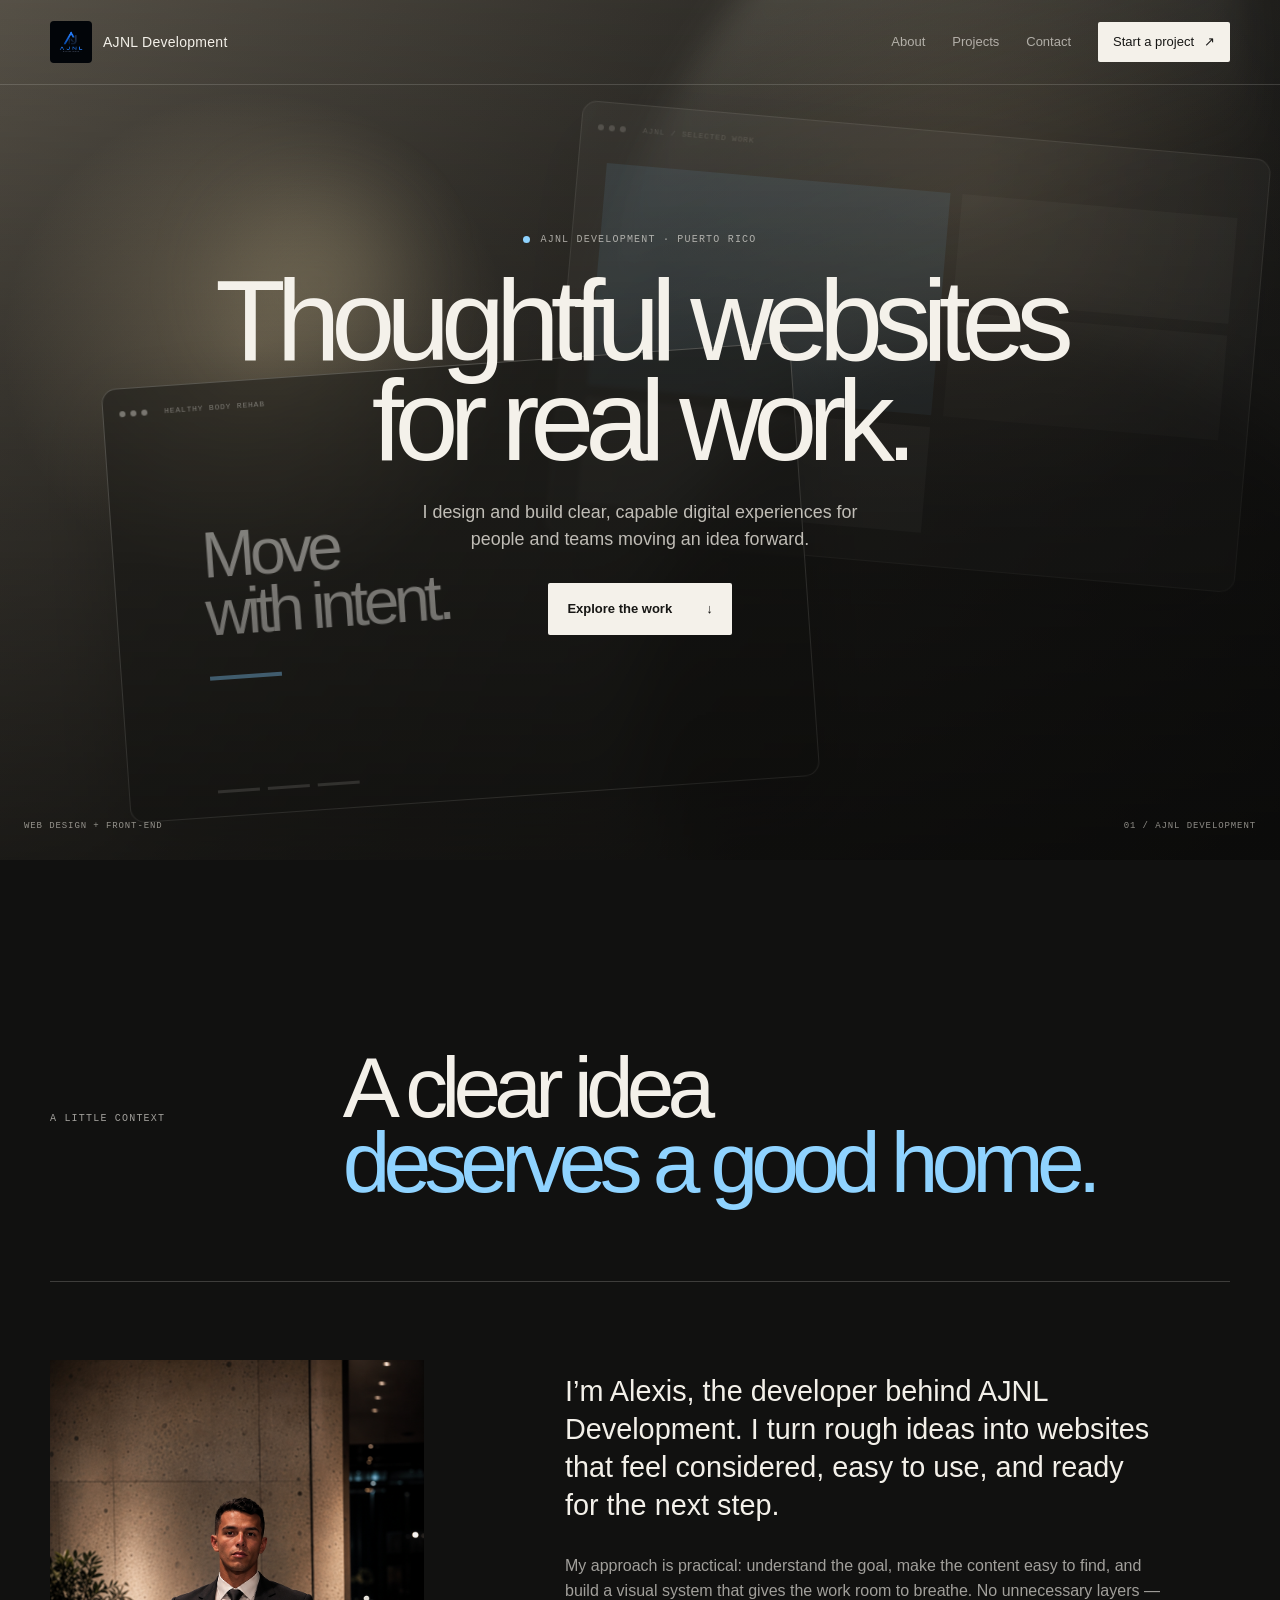
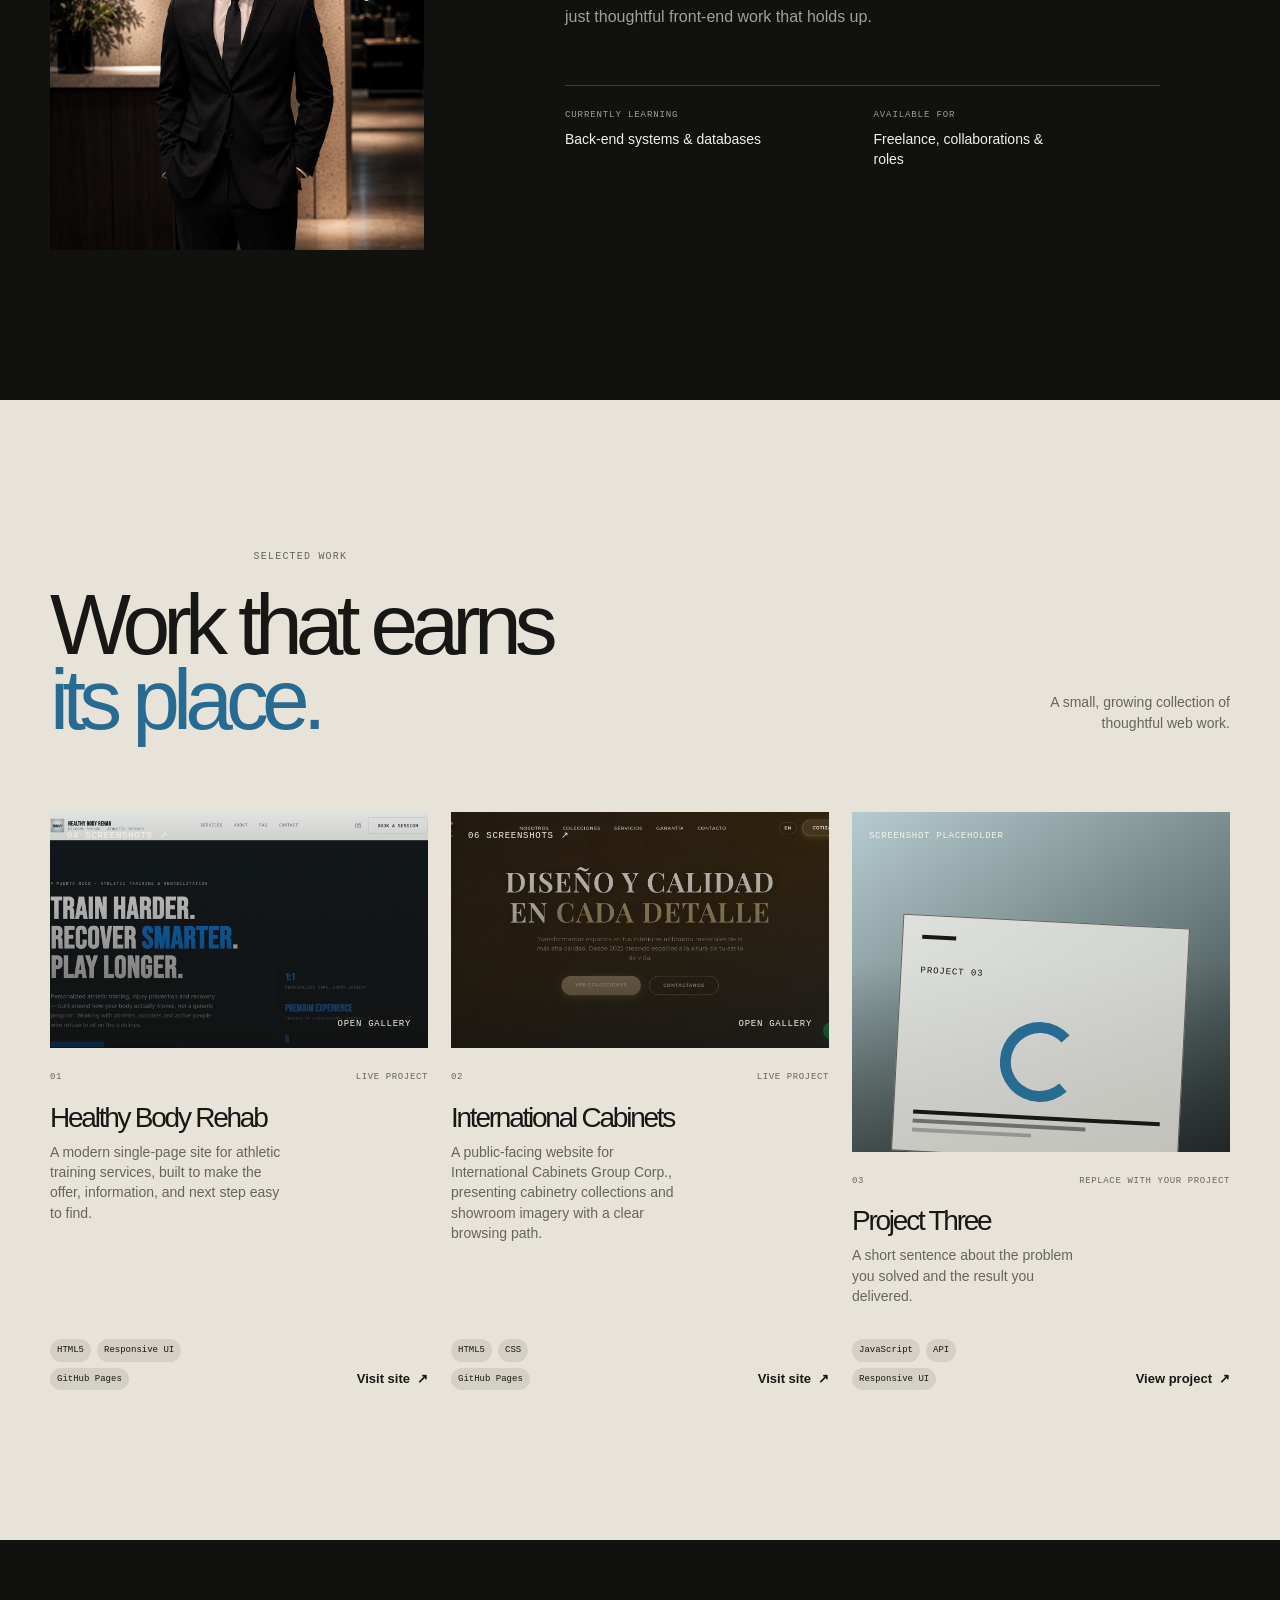
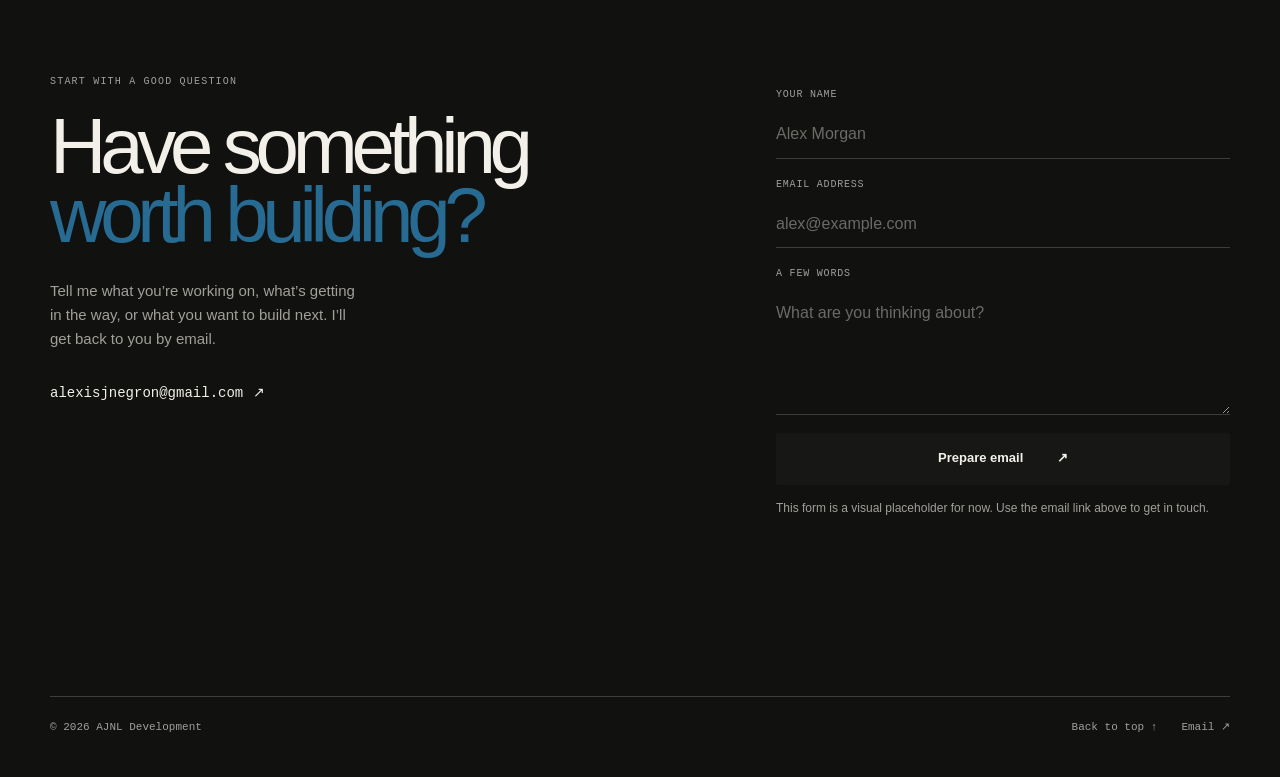
==== commit 4eb6eb40: "Refresh portfolio gallery script cache" ====
--- a/index.html
+++ b/index.html
@@ -9,7 +9,7 @@
     />
     <title>AJNL Development — Web Developer</title>
     <link rel="stylesheet" href="styles.css" />
-    <script src="script.js" defer></script>
+    <script src="script.js?v=20260905" defer></script>
   </head>
   <body>
     <a class="skip-link" href="#main-content">Skip to content</a>
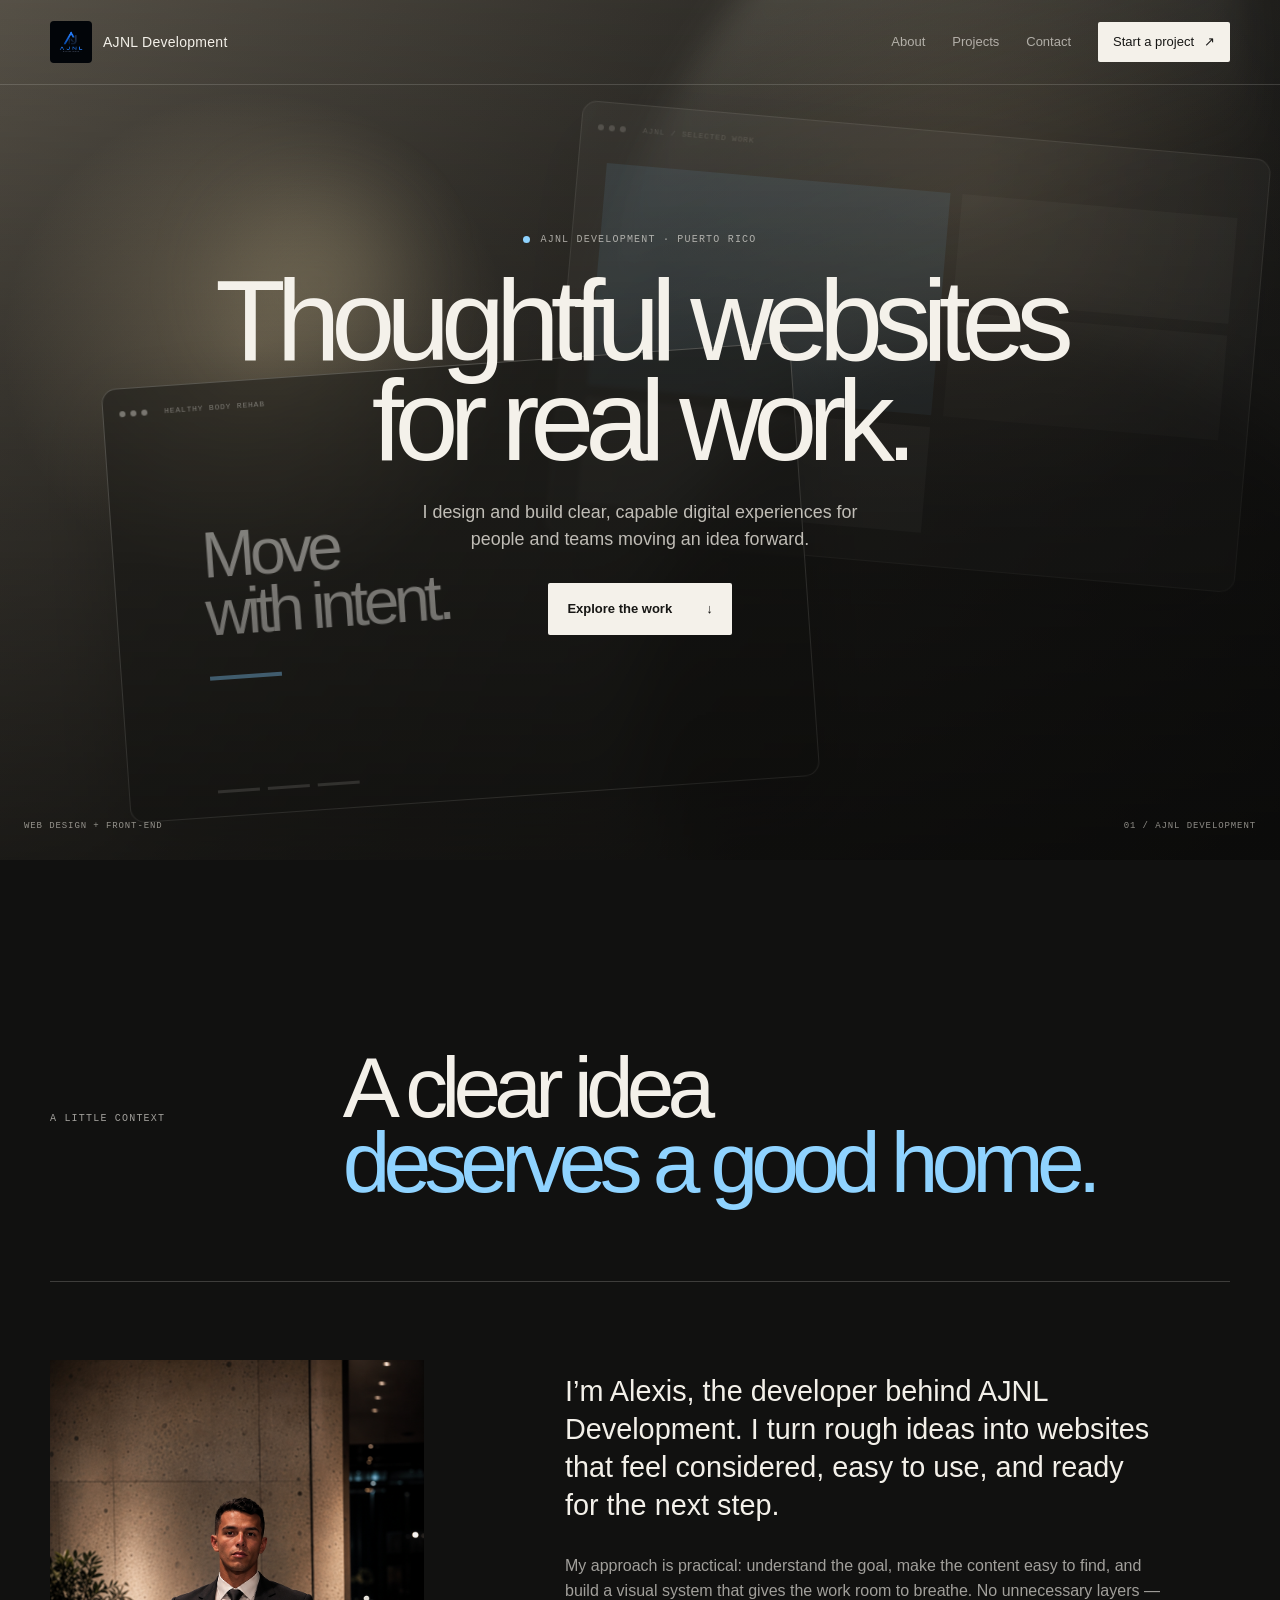
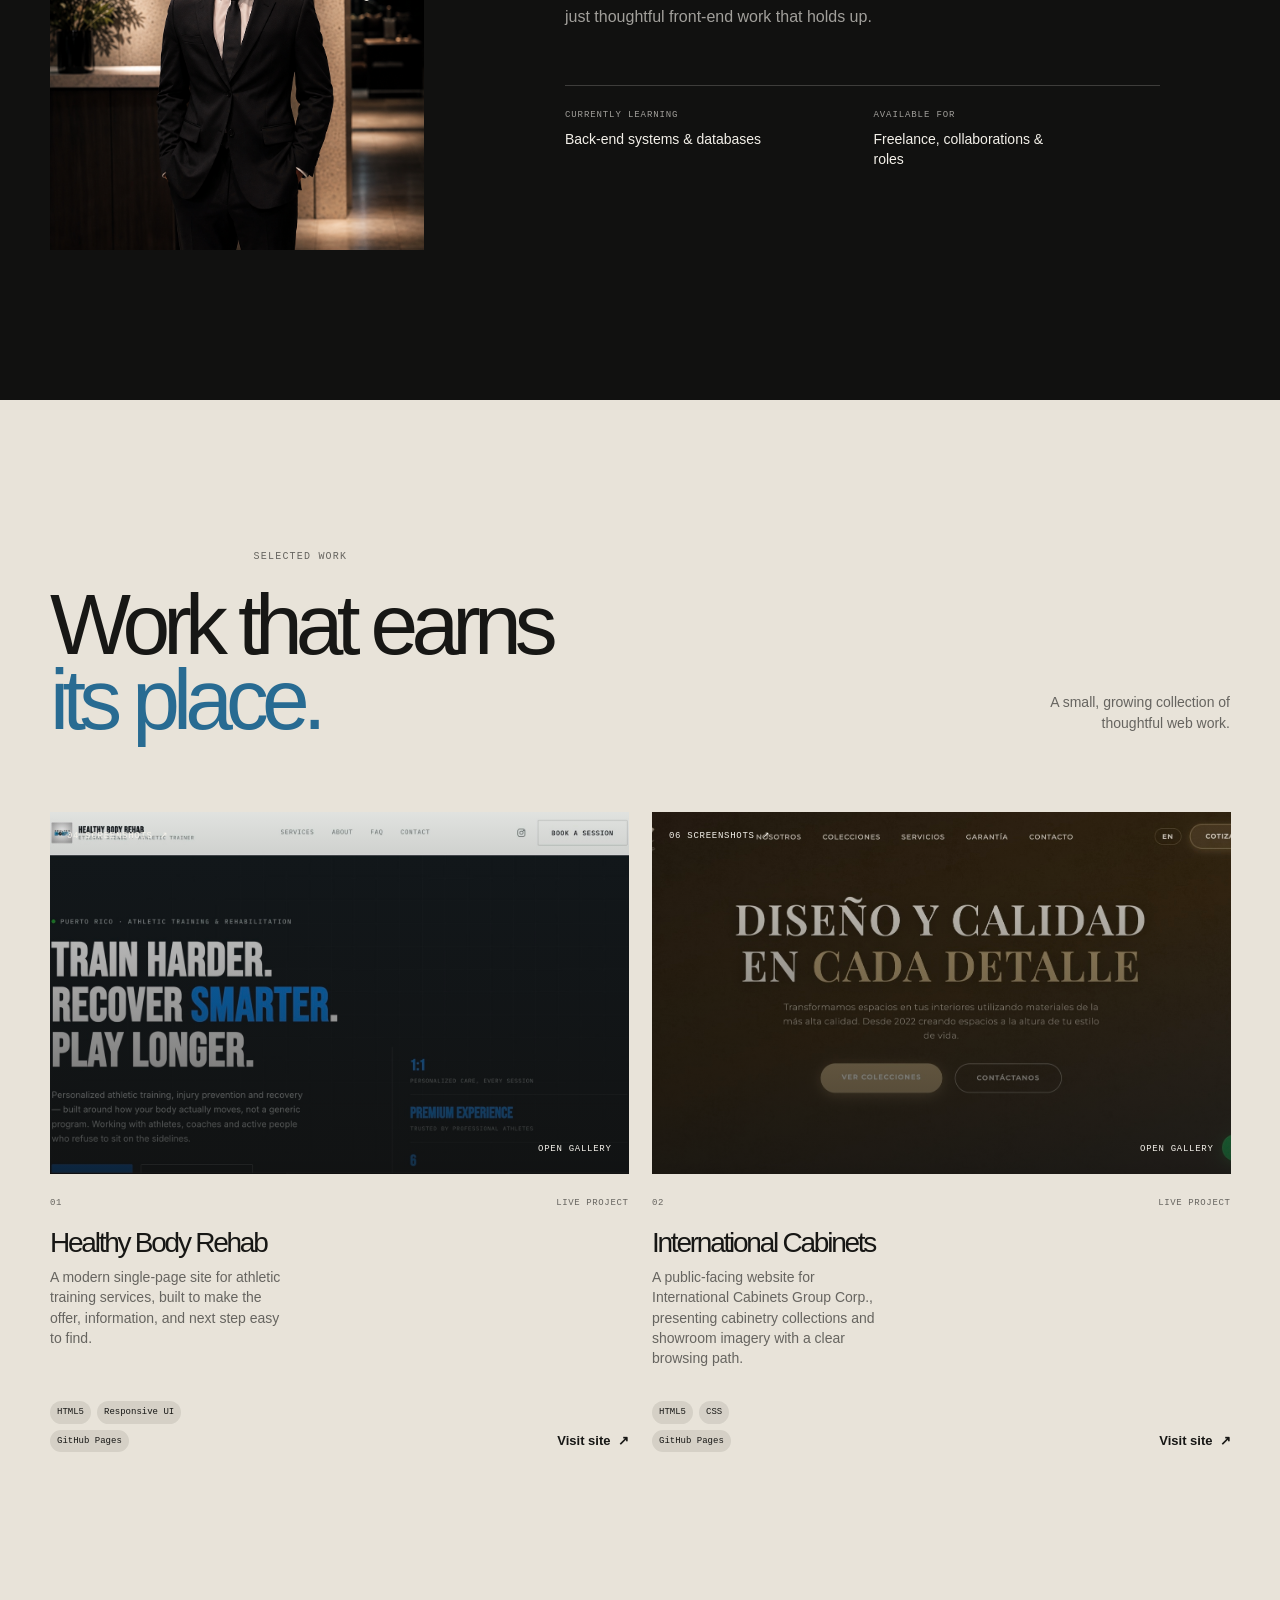
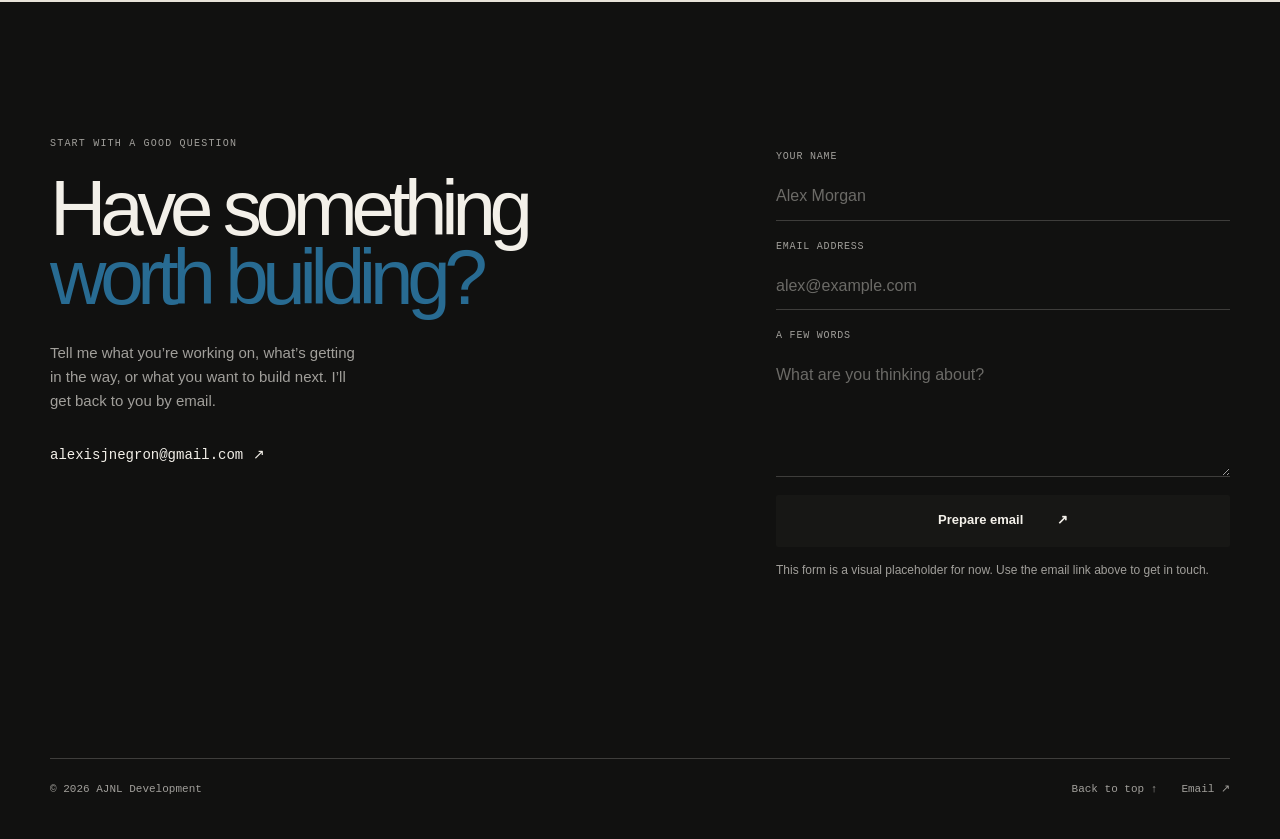
==== commit a32c2406: "Remove Project Three from project listings" ====
--- a/index.html
+++ b/index.html
@@ -178,28 +178,6 @@
               </div>
             </article>
 
-            <article class="project-card project-card-outline reveal" data-reveal data-reveal-delay="240">
-              <div class="project-visual project-visual-sky" role="img" aria-label="Screenshot placeholder for Project 03">
-                <span class="visual-label">Screenshot placeholder</span>
-                <div class="mock-window mock-window-outline" aria-hidden="true">
-                  <span class="mock-window-bar"></span>
-                  <span class="mock-window-title">PROJECT 03</span>
-                  <span class="mock-window-ring"></span>
-                  <span class="mock-window-stacked-lines"><i></i><i></i><i></i></span>
-                </div>
-              </div>
-              <div class="project-info">
-                <div class="project-meta"><span>03</span><span>Replace with your project</span></div>
-                <h3>Project Three</h3>
-                <p>A short sentence about the problem you solved and the result you delivered.</p>
-                <div class="project-footer">
-                  <ul class="tech-list" aria-label="Technologies used">
-                    <li>JavaScript</li><li>API</li><li>Responsive UI</li>
-                  </ul>
-                  <a class="project-link placeholder-link" href="#contact" data-project="Project Three">View project <span aria-hidden="true">↗</span></a>
-                </div>
-              </div>
-            </article>
           </div>
         </div>
       </section>
@@ -297,6 +275,5 @@
       </div>
     </div>
 
-    <div class="toast" id="toast" role="status" aria-live="polite"></div>
   </body>
 </html>
--- a/styles.css
+++ b/styles.css
@@ -640,7 +640,7 @@
 
 .project-grid {
   display: grid;
-  grid-template-columns: repeat(3, minmax(0, 1fr));
+  grid-template-columns: repeat(2, minmax(0, 1fr));
   gap: 23px;
 }
 
@@ -663,10 +663,6 @@
 
 .project-visual-mint {
   background: linear-gradient(145deg, #b2d8e8, #557895 56%, #1c3140);
-}
-
-.project-visual-sky {
-  background: linear-gradient(145deg, #b6cbd0, #6c7e7e 56%, #2e3938);
 }
 
 .project-visual::after {
@@ -767,38 +763,6 @@
   background: rgba(244, 241, 234, 0.22);
 }
 
-.mock-window-outline {
-  background: rgba(244, 241, 234, 0.76);
-  border: 1px solid rgba(23, 23, 21, 0.62);
-  box-shadow: none;
-  transform: translateY(4px) rotate(3deg);
-}
-
-.mock-window-ring {
-  display: block;
-  width: 80px;
-  height: 80px;
-  margin: 38px auto 14px;
-  border: 11px solid var(--accent-deep);
-  border-right-color: transparent;
-  border-radius: 50%;
-}
-
-.mock-window-stacked-lines {
-  display: flex;
-  flex-direction: column;
-  gap: 5px;
-}
-
-.mock-window-stacked-lines i {
-  display: block;
-  height: 4px;
-  background: var(--dark-text);
-}
-
-.mock-window-stacked-lines i:nth-child(2) { width: 70%; opacity: 0.5; }
-.mock-window-stacked-lines i:nth-child(3) { width: 48%; opacity: 0.28; }
-
 .project-info {
   display: flex;
   flex: 1;
@@ -1020,30 +984,6 @@
 .footer-links {
   display: flex;
   gap: 24px;
-}
-
-.toast {
-  position: fixed;
-  right: 20px;
-  bottom: 20px;
-  z-index: 10;
-  max-width: 300px;
-  padding: 12px 14px;
-  color: var(--paper-soft);
-  background: var(--night-soft);
-  border: 1px solid var(--line);
-  border-radius: 2px;
-  box-shadow: 0 12px 30px rgba(17, 17, 16, 0.25);
-  font-size: 13px;
-  opacity: 0;
-  pointer-events: none;
-  transform: translateY(10px);
-  transition: opacity 180ms ease, transform 180ms ease;
-}
-
-.toast.is-visible {
-  opacity: 1;
-  transform: translateY(0);
 }
 
 .visually-hidden {
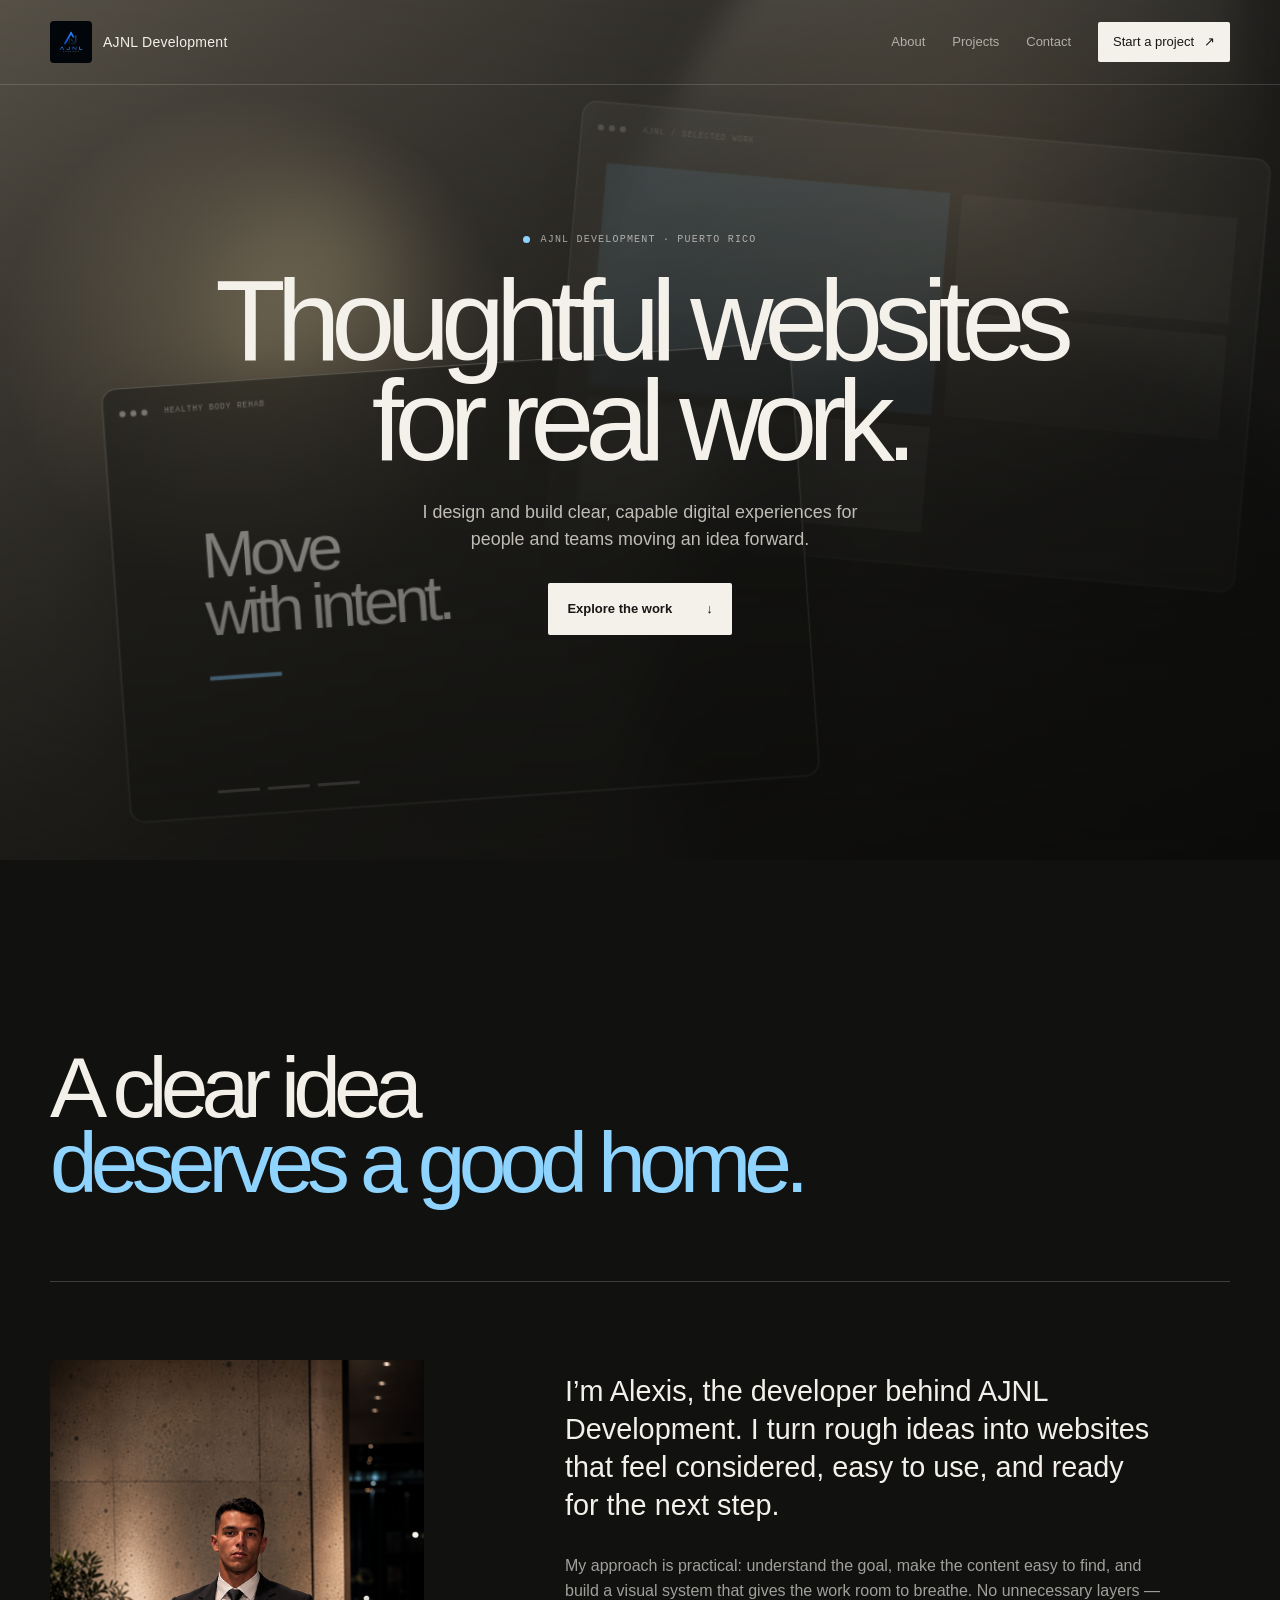
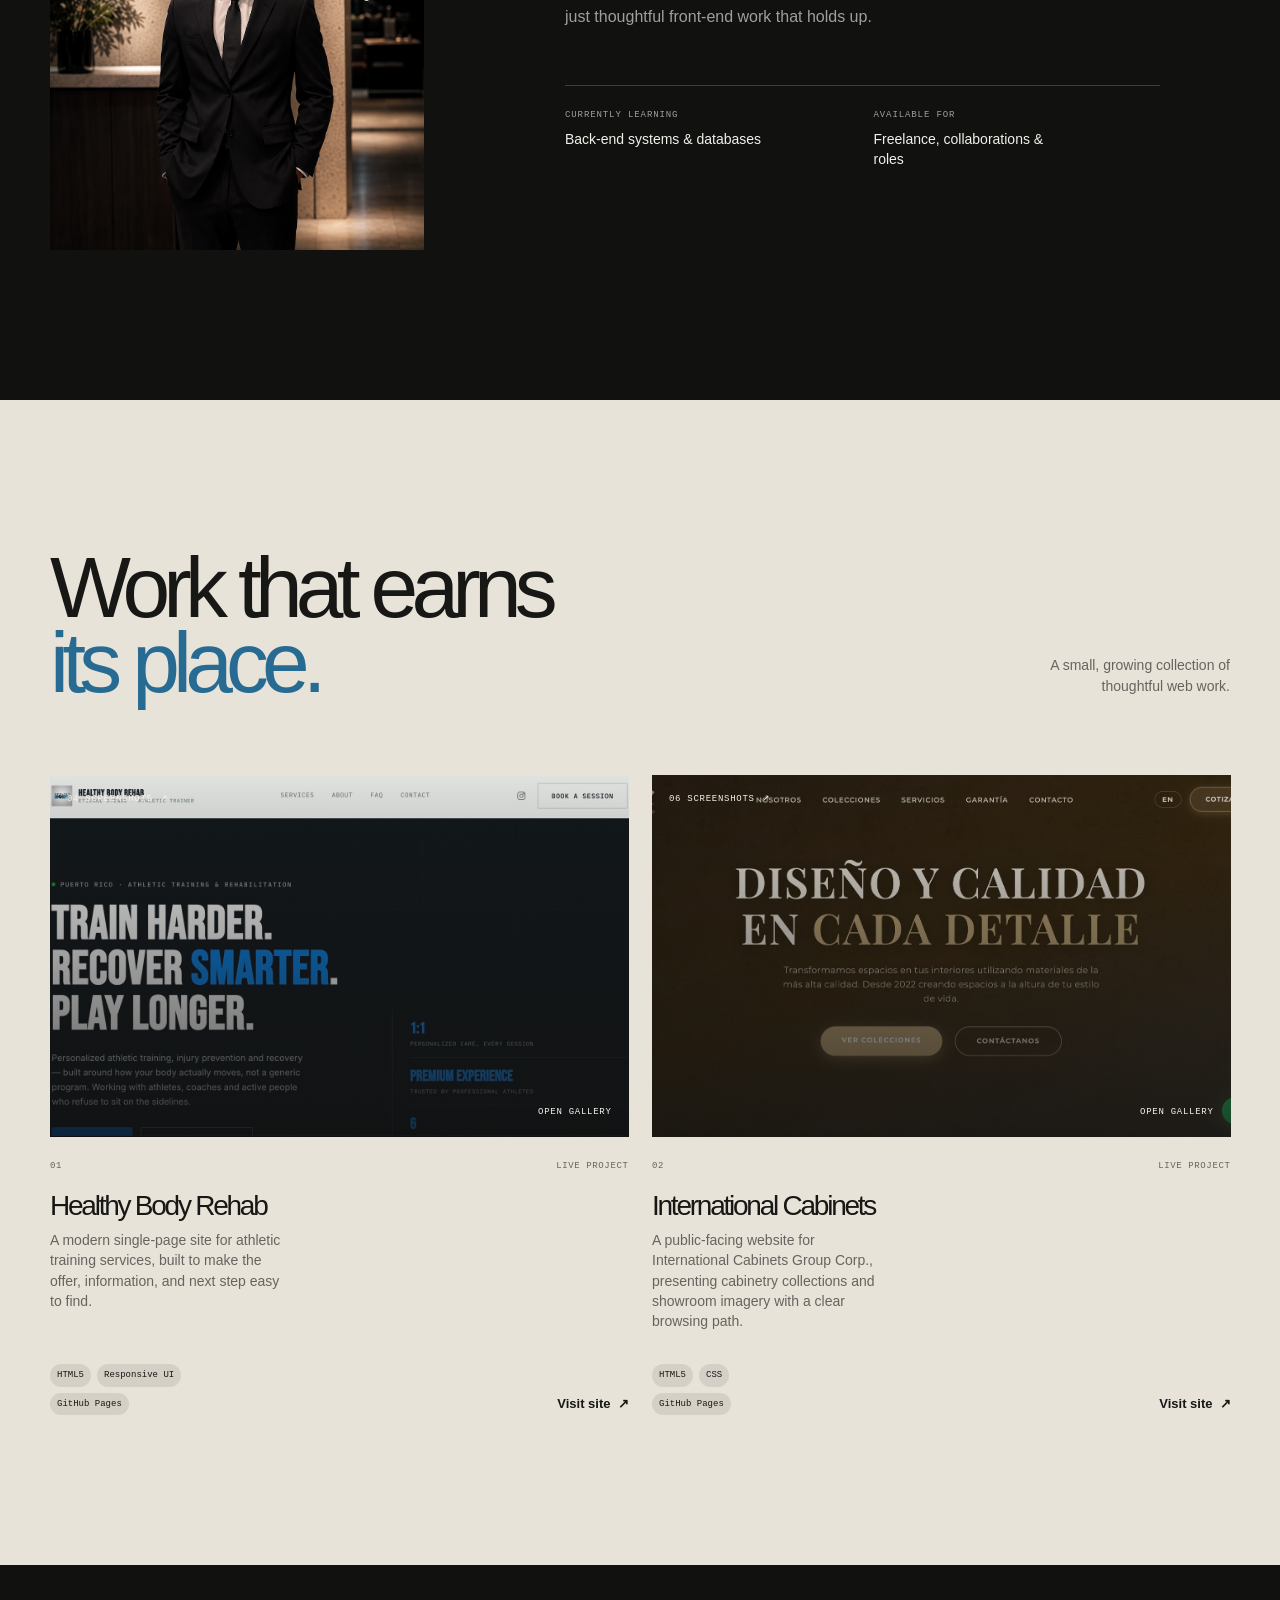
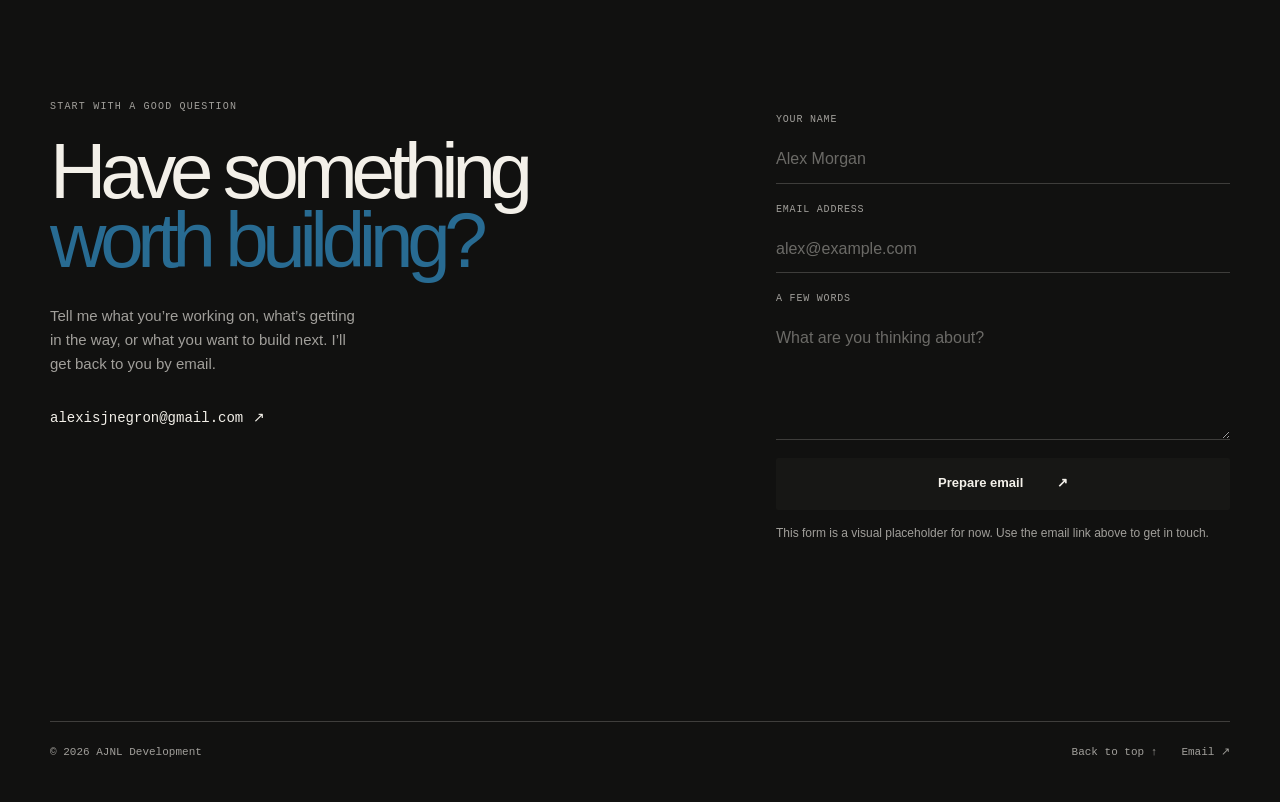
==== commit 718edba0: "Remove section eyebrows and align anchors" ====
--- a/index.html
+++ b/index.html
@@ -12,9 +12,10 @@
     <script src="script.js?v=20260905" defer></script>
   </head>
   <body>
+    <span id="top" class="page-top-anchor" aria-hidden="true"></span>
     <a class="skip-link" href="#main-content">Skip to content</a>
 
-    <header class="site-header" id="top">
+    <header class="site-header">
       <div class="container header-inner">
         <a class="brand" href="#top" aria-label="AJNL Development home">
           <img class="brand-logo" src="assets/images/ajnl_logo.png" alt="" aria-hidden="true" />
@@ -64,14 +65,11 @@
             </p>
             <a class="button button-primary" href="#projects">Explore the work <span aria-hidden="true">↓</span></a>
           </div>
-          <div class="hero-label hero-label-left">Web design + front-end</div>
-          <div class="hero-label hero-label-right">01 / AJNL Development</div>
         </div>
       </section>
 
       <section class="about section container" id="about" aria-labelledby="about-title">
         <div class="section-heading reveal" data-reveal data-reveal-delay="80">
-          <p class="eyebrow">A little context</p>
           <h2 id="about-title">A clear idea<br /><span>deserves a good home.</span></h2>
         </div>
 
@@ -111,7 +109,6 @@
         <div class="container">
           <div class="projects-heading reveal" data-reveal>
             <div>
-              <p class="eyebrow">Selected work</p>
               <h2 id="projects-title">Work that earns<br /><span>its place.</span></h2>
             </div>
             <p class="section-note">A small, growing collection of thoughtful web work.</p>
--- a/styles.css
+++ b/styles.css
@@ -18,6 +18,7 @@
   --body: -apple-system, BlinkMacSystemFont, "Segoe UI", sans-serif;
   --mono: "Courier New", Courier, monospace;
   --container: 1180px;
+  --header-offset: 84px;
   --reveal-distance: 26px;
   --reveal-duration: 700ms;
 }
@@ -28,11 +29,11 @@
 
 html {
   scroll-behavior: smooth;
-  scroll-padding-top: 100px;
+  scroll-padding-top: var(--header-offset);
 }
 
 section[id] {
-  scroll-margin-top: 100px;
+  scroll-margin-top: var(--header-offset);
 }
 
 body {
@@ -88,6 +89,15 @@
   transform: translateY(0);
 }
 
+.page-top-anchor {
+  position: absolute;
+  top: 0;
+  left: 0;
+  width: 1px;
+  height: 1px;
+  overflow: hidden;
+}
+
 .container {
   width: min(calc(100% - 48px), var(--container));
   margin: 0 auto;
@@ -249,6 +259,8 @@
   background: rgba(224, 207, 165, 0.24);
   border-radius: 50%;
   filter: blur(40px);
+  animation: hero-glow-drift 18s ease-in-out infinite alternate;
+  will-change: transform;
 }
 
 .hero-browser {
@@ -269,14 +281,48 @@
   top: 15%;
   right: 2%;
   opacity: 0.32;
+  animation: hero-browser-back-drift 24s ease-in-out -8s infinite alternate;
   transform: rotate(5deg);
+  will-change: transform;
 }
 
 .browser-front {
   bottom: 7%;
   left: 9%;
   background: rgba(32, 31, 28, 0.52);
+  animation: hero-browser-front-drift 18s ease-in-out -5s infinite alternate;
   transform: rotate(-4deg);
+  will-change: transform;
+}
+
+@keyframes hero-browser-back-drift {
+  from {
+    transform: translate3d(-10px, 8px, 0) rotate(4.6deg) scale(1.005);
+  }
+
+  to {
+    transform: translate3d(12px, -10px, 0) rotate(5.4deg) scale(1.018);
+  }
+}
+
+@keyframes hero-browser-front-drift {
+  from {
+    transform: translate3d(-12px, 7px, 0) rotate(-4.4deg) scale(1.008);
+  }
+
+  to {
+    transform: translate3d(10px, -9px, 0) rotate(-3.6deg) scale(1.02);
+  }
+}
+
+@keyframes hero-glow-drift {
+  from {
+    transform: translate3d(-10px, 8px, 0) scale(0.96);
+  }
+
+  to {
+    transform: translate3d(18px, -12px, 0) scale(1.08);
+  }
 }
 
 .browser-topline {
@@ -489,25 +535,6 @@
   background: var(--accent);
 }
 
-.hero-label {
-  position: absolute;
-  z-index: 2;
-  bottom: 27px;
-  color: rgba(245, 241, 232, 0.56);
-  font-family: var(--mono);
-  font-size: 9px;
-  letter-spacing: 0.1em;
-  text-transform: uppercase;
-}
-
-.hero-label-left {
-  left: 24px;
-}
-
-.hero-label-right {
-  right: 24px;
-}
-
 .section {
   padding-top: 150px;
   padding-bottom: 150px;
@@ -519,7 +546,7 @@
 
 .section-heading {
   display: grid;
-  grid-template-columns: 0.45fr 1.55fr;
+  grid-template-columns: 1fr;
   gap: 35px;
   padding-bottom: 80px;
   border-bottom: 1px solid var(--line);
@@ -1485,6 +1512,10 @@
 }
 
 @media (max-width: 540px) {
+  :root {
+    --header-offset: 76px;
+  }
+
   .container {
     width: min(calc(100% - 32px), var(--container));
   }
@@ -1541,19 +1572,6 @@
     left: -33%;
   }
 
-  .hero-label {
-    bottom: 18px;
-    font-size: 8px;
-  }
-
-  .hero-label-left {
-    left: 16px;
-  }
-
-  .hero-label-right {
-    right: 16px;
-  }
-
   .about-details {
     grid-template-columns: 1fr;
   }
@@ -1582,6 +1600,12 @@
 @media (prefers-reduced-motion: reduce) {
   html {
     scroll-behavior: auto;
+  }
+
+  .hero-browser,
+  .hero-art-glow {
+    animation: none;
+    will-change: auto;
   }
 
   html.js .reveal,
